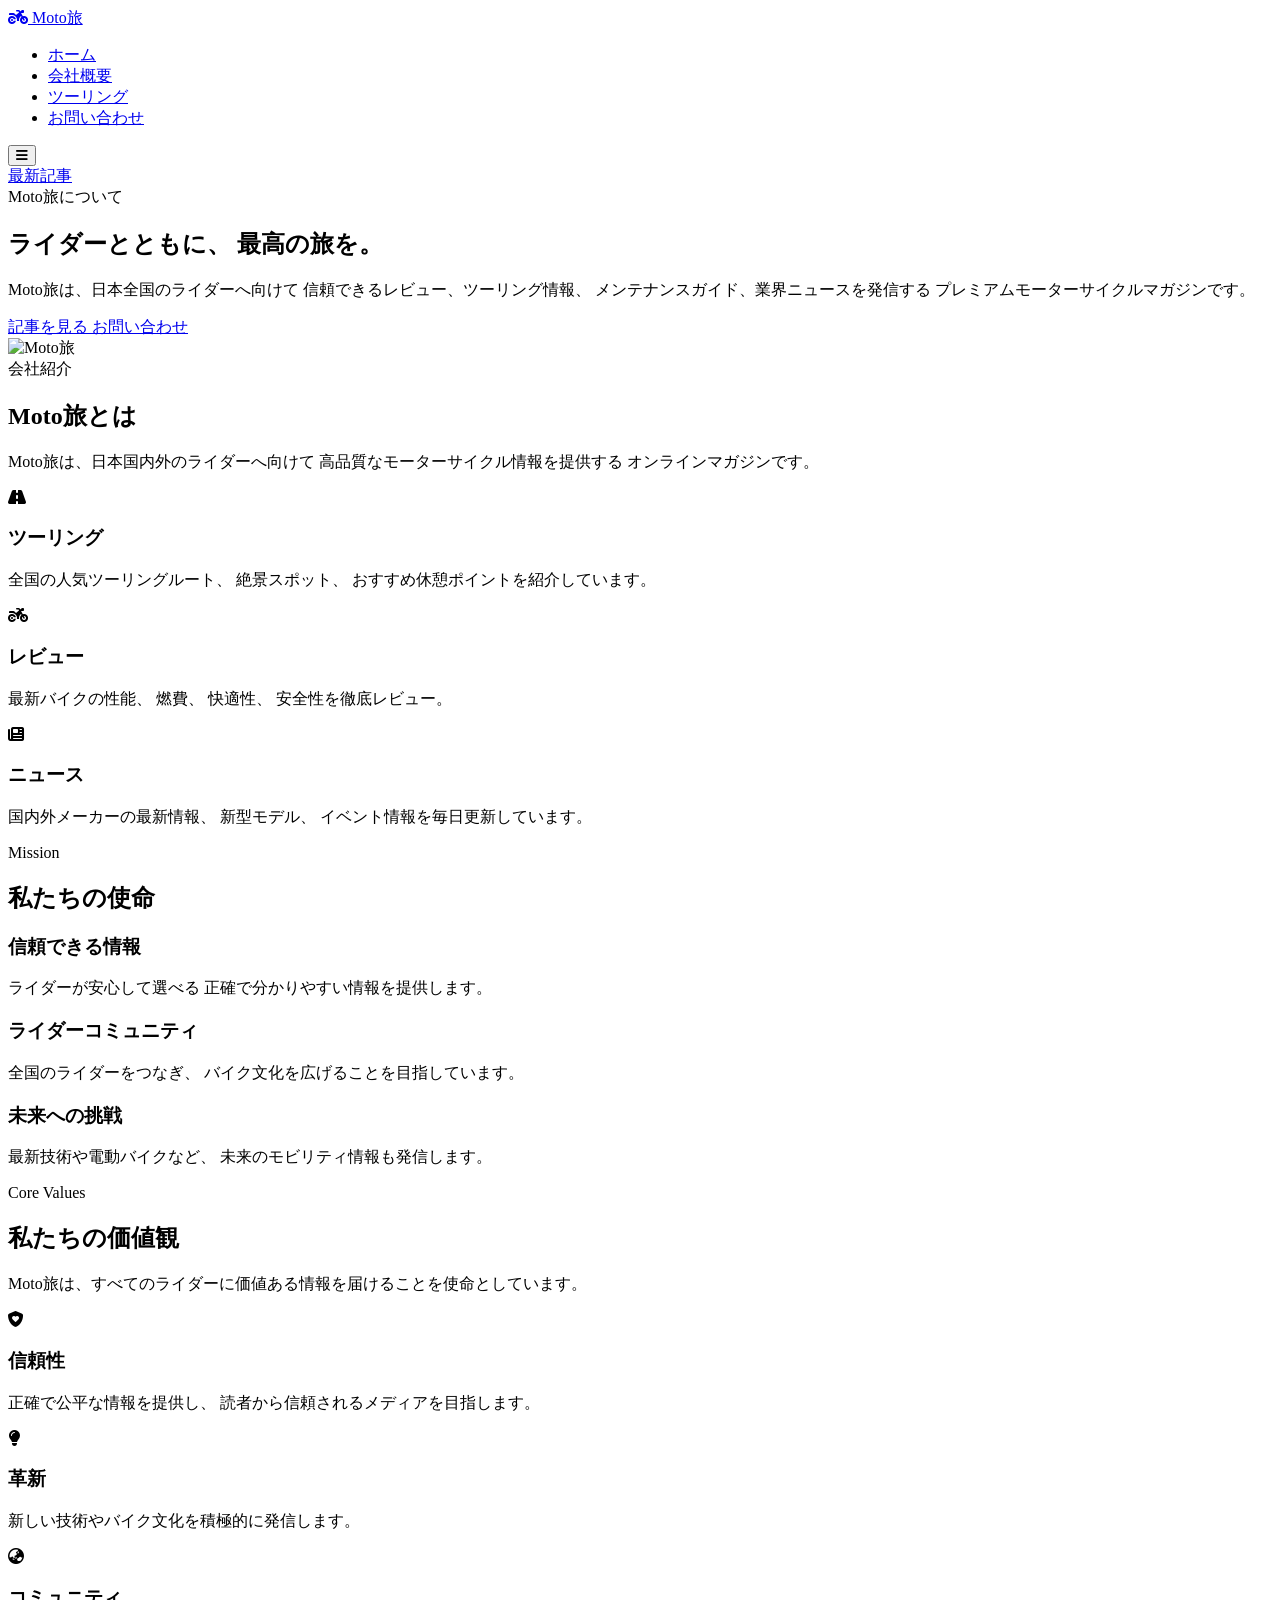
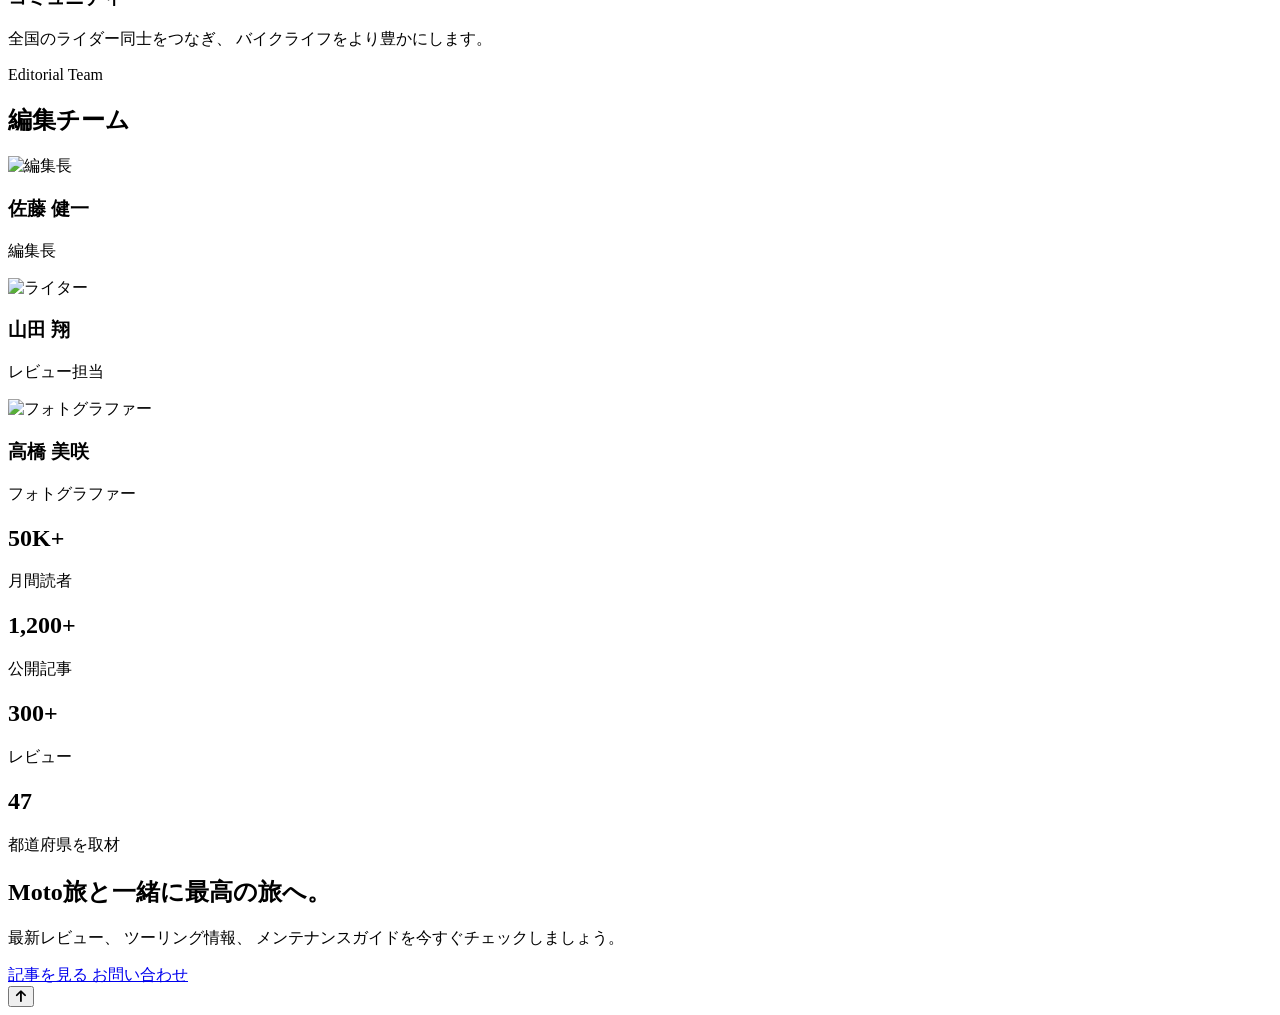
==== about.html @ 4d979c58 "Update about.html" ====
<!DOCTYPE html>
<html lang="ja">

<head>

<meta charset="UTF-8">
<meta name="viewport" content="width=device-width, initial-scale=1.0">

<title>会社概要 | Moto旅</title>

<meta name="description"
content="Moto旅について。日本全国のライダーへ向けて最新レビュー、ツーリング情報、ニュースを発信するプレミアムモーターサイクルマガジン。">

<meta name="keywords"
content="Moto旅,会社概要,バイク,日本,ツーリング,レビュー">

<meta name="author"
content="Moto旅">

<meta name="robots"
content="index, follow">

<meta name="theme-color"
content="#0d1117">

<meta property="og:type"
content="website">

<meta property="og:title"
content="会社概要 | Moto旅">

<meta property="og:description"
content="Moto旅について">

<meta property="og:image"
content="assets/images/hero.webp">

<link rel="icon"
href="assets/images/favicon.png">

<link rel="preconnect"
href="https://fonts.googleapis.com">

<link rel="preconnect"
href="https://fonts.gstatic.com"
crossorigin>

<link href="https://fonts.googleapis.com/css2?family=Noto+Sans+JP:wght@300;400;500;700;900&display=swap"
rel="stylesheet">

<link href="https://cdnjs.cloudflare.com/ajax/libs/font-awesome/6.7.2/css/all.min.css"
rel="stylesheet">

<link rel="stylesheet"
href="assets/css/style.css">

</head>

<body>

<!-- =========================================
HEADER
========================================== -->

<header class="header">

<div class="container">

<a href="index.html" class="logo">

<i class="fa-solid fa-motorcycle"></i>

<span>Moto旅</span>

</a>

<nav class="navbar">

            <ul class="nav-links">

                <li>
                    <a class="active" href="index.html">
                        ホーム
                    </a>
                </li>

                <li>
                    <a class="active" href="about.html">
                        会社概要
                    </a>
                </li>

                <li>
                    <a class="active" href="touring.html">
                        ツーリング
                    </a>
                </li>

                <li>
                    <a class="active" href="contact.html">
                        お問い合わせ
                    </a>
                </li>

            </ul>

        </nav>

<button class="menu-toggle" aria-label="Open Menu">

<i class="fa-solid fa-bars"></i>

</button>

<div class="header-buttons">

<a href="articles.html" class="btn btn-primary">

最新記事

</a>

</div>

</div>

</header>

<!-- =========================================
PAGE HERO
========================================== -->

<section class="hero">

<div class="container hero-grid">

<div class="hero-content">

<span class="hero-badge">

Moto旅について

</span>

<h1>

ライダーとともに、
最高の旅を。

</h1>

<p>

Moto旅は、日本全国のライダーへ向けて
信頼できるレビュー、ツーリング情報、
メンテナンスガイド、業界ニュースを発信する
プレミアムモーターサイクルマガジンです。

</p>

<div class="hero-buttons">

<a href="articles.html"
class="btn btn-primary">

記事を見る

</a>

<a href="contact.html"
class="btn btn-secondary">

お問い合わせ

</a>

</div>

</div>

<div class="hero-image">

<img
src="assets/images/hero.webp"
alt="Moto旅"
loading="eager">

</div>

</div>

</section>

<!-- =========================================
ABOUT COMPANY
========================================== -->

<section class="maintenance">

<div class="container">

<div class="section-header">

<span class="section-tag">

会社紹介

</span>

<h2>

Moto旅とは

</h2>

<p>

Moto旅は、日本国内外のライダーへ向けて
高品質なモーターサイクル情報を提供する
オンラインマガジンです。

</p>

</div>

<div class="tips-grid">

<div class="tip-card">

<i class="fa-solid fa-road"></i>

<h3>

ツーリング

</h3>

<p>

全国の人気ツーリングルート、
絶景スポット、
おすすめ休憩ポイントを紹介しています。

</p>

</div>

<div class="tip-card">

<i class="fa-solid fa-motorcycle"></i>

<h3>

レビュー

</h3>

<p>

最新バイクの性能、
燃費、
快適性、
安全性を徹底レビュー。

</p>

</div>

<div class="tip-card">

<i class="fa-solid fa-newspaper"></i>

<h3>

ニュース

</h3>

<p>

国内外メーカーの最新情報、
新型モデル、
イベント情報を毎日更新しています。

</p>

</div>

</div>

</div>

</section>

<!-- =========================================
MISSION & VISION
========================================== -->

<section class="featured-reviews">

<div class="container">

<div class="section-header">

<span class="section-tag">

Mission

</span>

<h2>

私たちの使命

</h2>

</div>

<div class="review-grid">

<article class="review-card">

<div class="review-content">

<h3>

信頼できる情報

</h3>

<p>

ライダーが安心して選べる
正確で分かりやすい情報を提供します。

</p>

</div>

</article>

<article class="review-card">

<div class="review-content">

<h3>

ライダーコミュニティ

</h3>

<p>

全国のライダーをつなぎ、
バイク文化を広げることを目指しています。

</p>

</div>

</article>

<article class="review-card">

<div class="review-content">

<h3>

未来への挑戦

</h3>

<p>

最新技術や電動バイクなど、
未来のモビリティ情報も発信します。

</p>

</div>

</article>

</div>

</div>

</section>

<!-- ========= END PART 1 ========= -->
<!-- =========================================
CORE VALUES
========================================== -->

<section class="testimonials">

    <div class="container">

        <div class="section-header">

            <span class="section-tag">Core Values</span>

            <h2>私たちの価値観</h2>

            <p>
                Moto旅は、すべてのライダーに価値ある情報を届けることを使命としています。
            </p>

        </div>

        <div class="testimonial-grid">

            <div class="testimonial-card">

                <i class="fa-solid fa-shield-heart"></i>

                <h3>信頼性</h3>

                <p>
                    正確で公平な情報を提供し、
                    読者から信頼されるメディアを目指します。
                </p>

            </div>

            <div class="testimonial-card">

                <i class="fa-solid fa-lightbulb"></i>

                <h3>革新</h3>

                <p>
                    新しい技術やバイク文化を積極的に発信します。
                </p>

            </div>

            <div class="testimonial-card">

                <i class="fa-solid fa-earth-asia"></i>

                <h3>コミュニティ</h3>

                <p>
                    全国のライダー同士をつなぎ、
                    バイクライフをより豊かにします。
                </p>

            </div>

        </div>

    </div>

</section>

<!-- =========================================
EDITORIAL TEAM
========================================== -->

<section class="featured">

    <div class="container">

        <div class="section-header">

            <span class="section-tag">Editorial Team</span>

            <h2>編集チーム</h2>

        </div>

        <div class="featured-grid">

            <article class="featured-card">

                <img src="assets/images/team1.webp" alt="編集長">

                <div class="featured-content">

                    <h3>佐藤 健一</h3>

                    <p>編集長</p>

                </div>

            </article>

            <article class="featured-card">

                <img src="assets/images/team2.webp" alt="ライター">

                <div class="featured-content">

                    <h3>山田 翔</h3>

                    <p>レビュー担当</p>

                </div>

            </article>

            <article class="featured-card">

                <img src="assets/images/team3.webp" alt="フォトグラファー">

                <div class="featured-content">

                    <h3>高橋 美咲</h3>

                    <p>フォトグラファー</p>

                </div>

            </article>

        </div>

    </div>

</section>

<!-- =========================================
COMPANY STATS
========================================== -->

<section class="statistics">

    <div class="container">

        <div class="stats-grid">

            <div class="stat-card">

                <h2>50K+</h2>

                <p>月間読者</p>

            </div>

            <div class="stat-card">

                <h2>1,200+</h2>

                <p>公開記事</p>

            </div>

            <div class="stat-card">

                <h2>300+</h2>

                <p>レビュー</p>

            </div>

            <div class="stat-card">

                <h2>47</h2>

                <p>都道府県を取材</p>

            </div>

        </div>

    </div>

</section>

<!-- =========================================
CALL TO ACTION
========================================== -->

<section class="cta">

    <div class="container">

        <h2>Moto旅と一緒に最高の旅へ。</h2>

        <p>

            最新レビュー、
            ツーリング情報、
            メンテナンスガイドを今すぐチェックしましょう。

        </p>

        <div class="cta-buttons">

            <a href="articles.html" class="btn btn-primary">

                記事を見る

            </a>

            <a href="contact.html" class="btn btn-secondary">

                お問い合わせ

            </a>

        </div>

    </div>

</section>

<!-- =========================================
FOOTER
※ Yahan apna index.html wala EXACT footer paste karo.
========================================== -->

<footer class="footer">

    <!-- Paste your existing Footer from index.html here -->

</footer>

<!-- Back To Top -->

<button class="back-to-top">

    <i class="fa-solid fa-arrow-up"></i>

</button>

<script src="assets/js/script.js"></script>

</body>

</html>
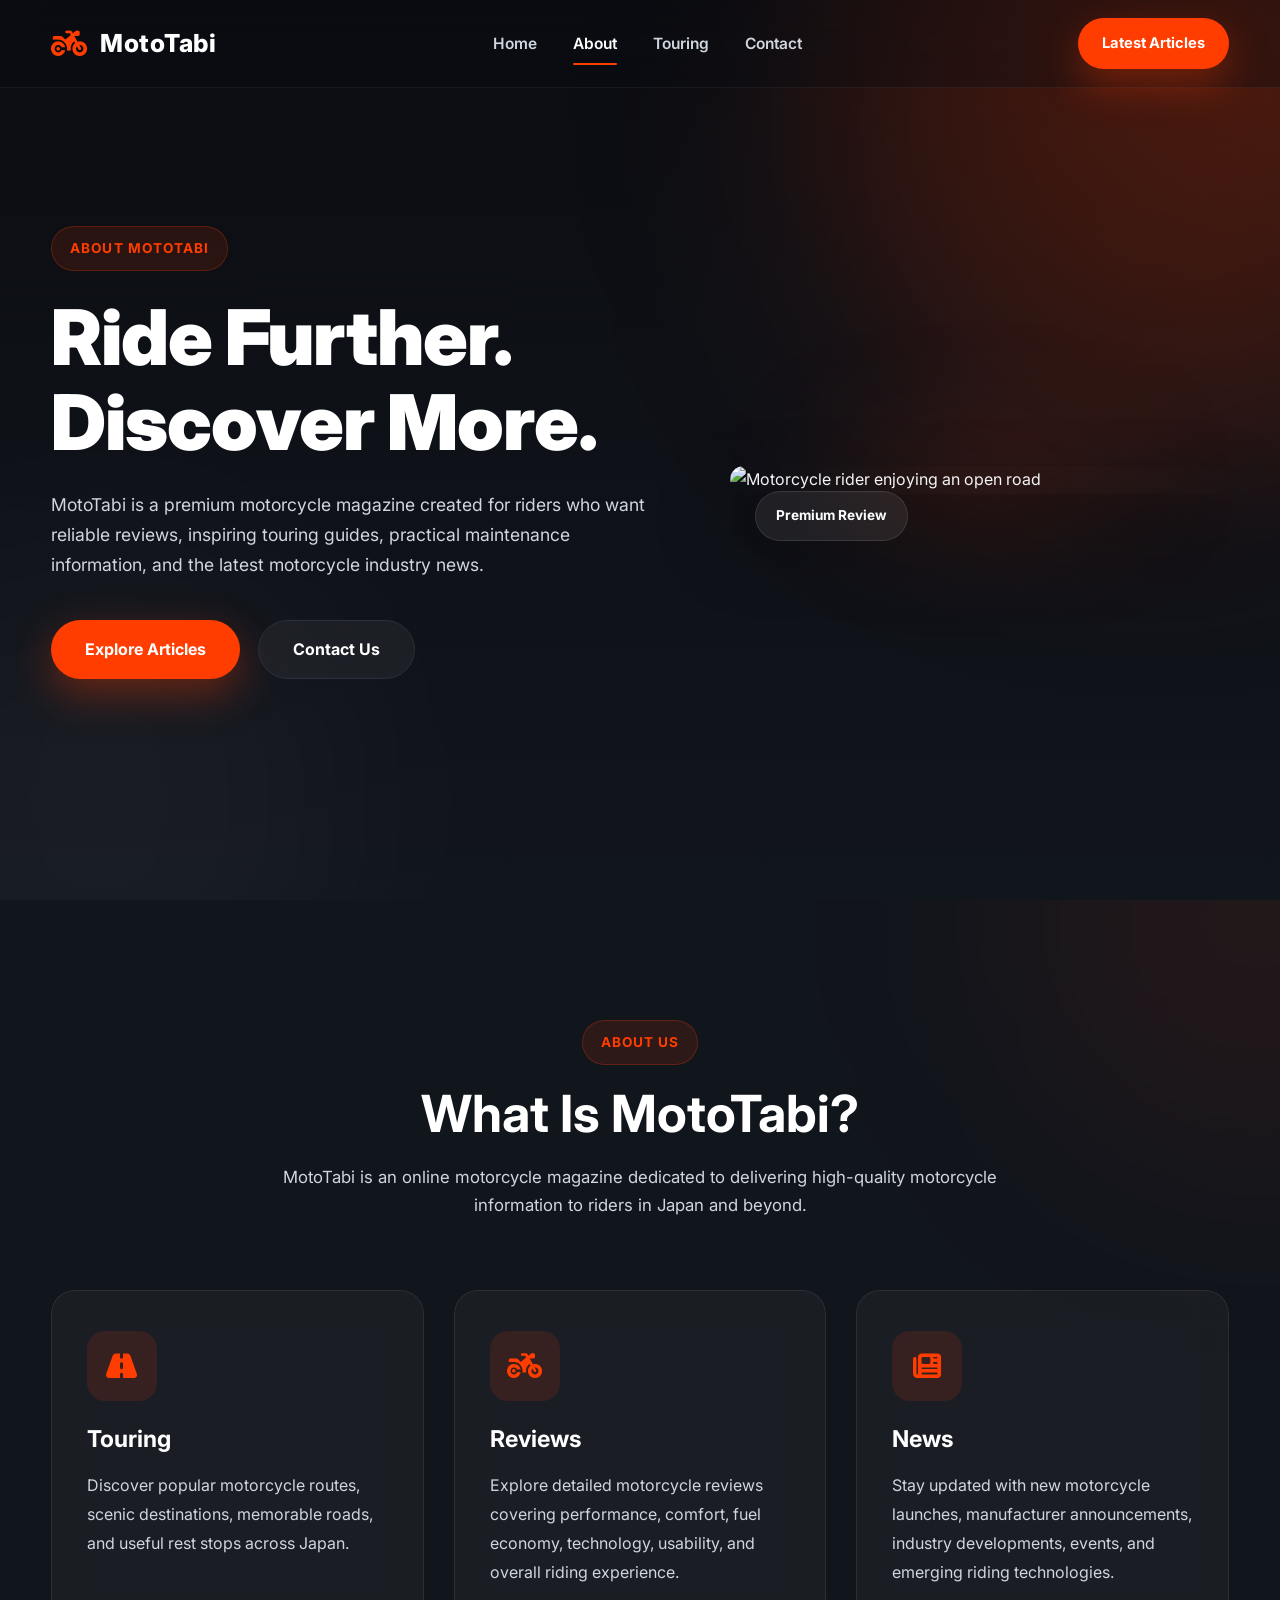
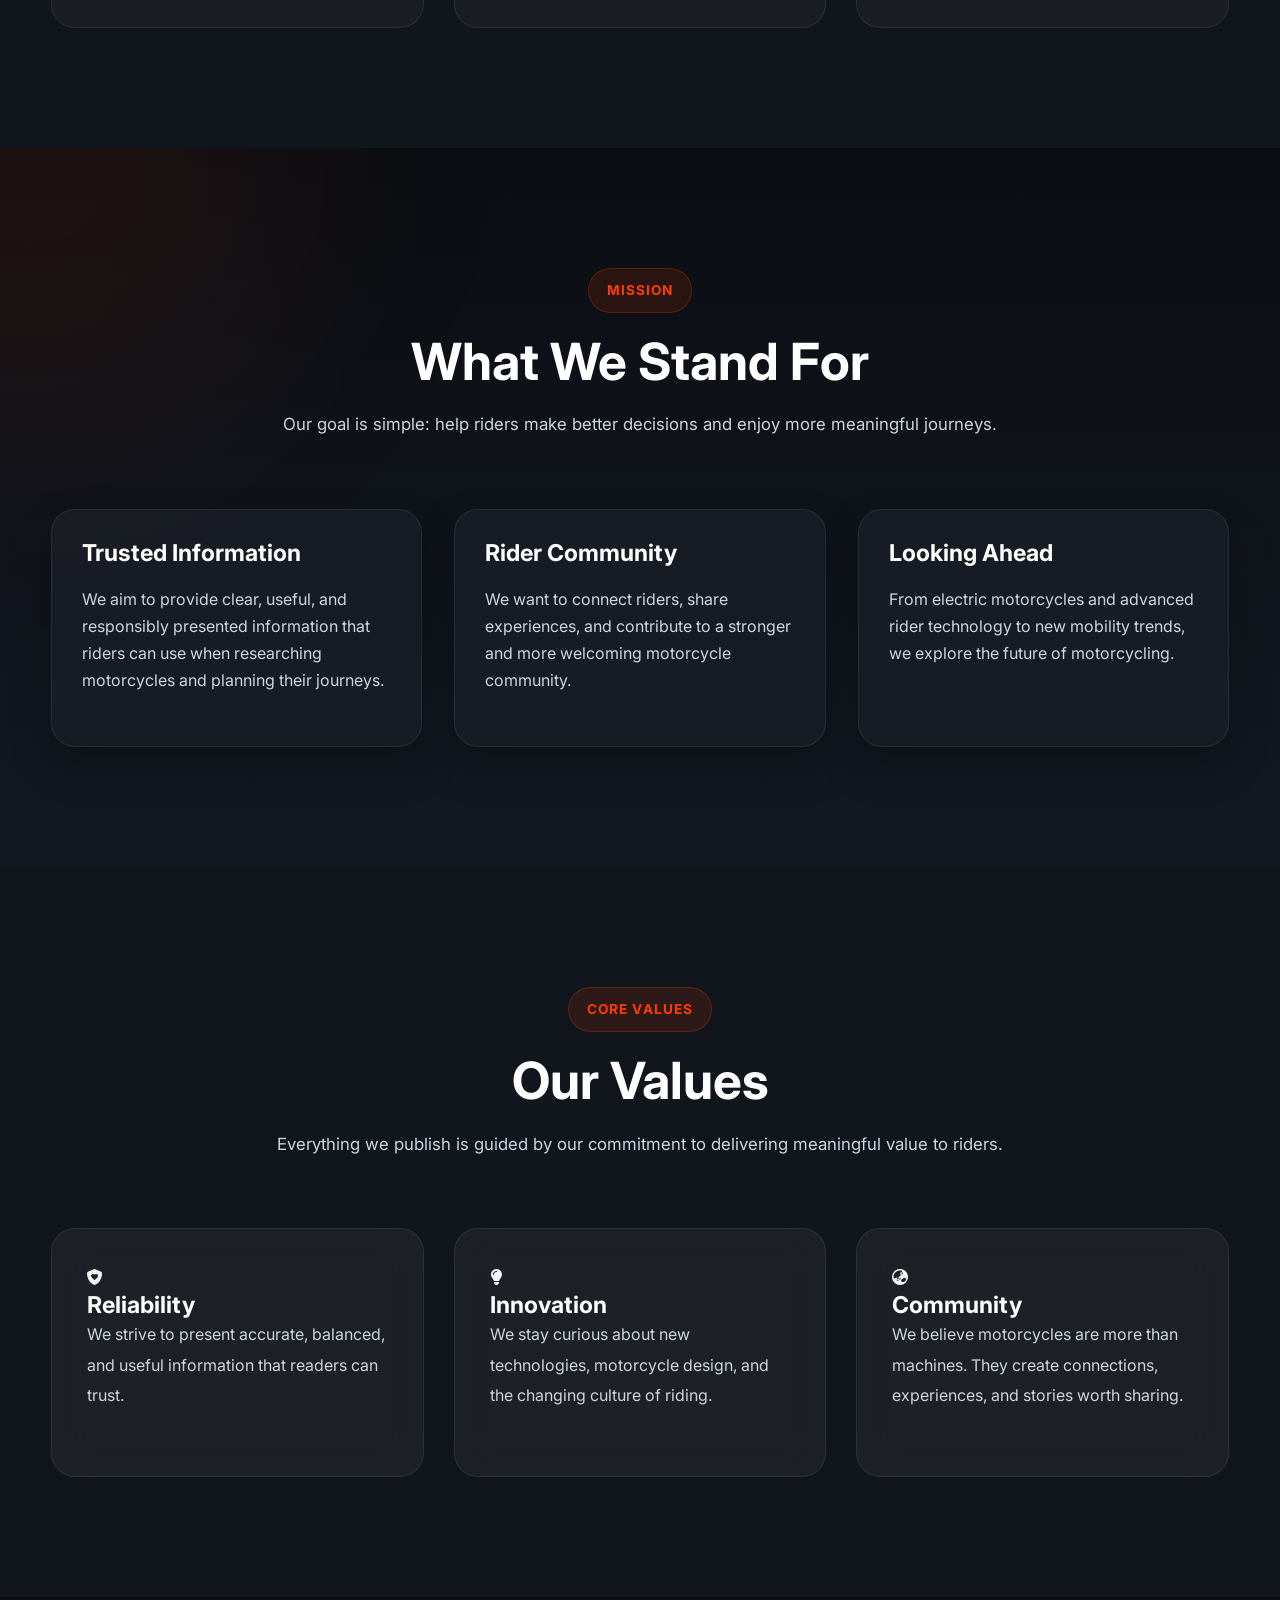
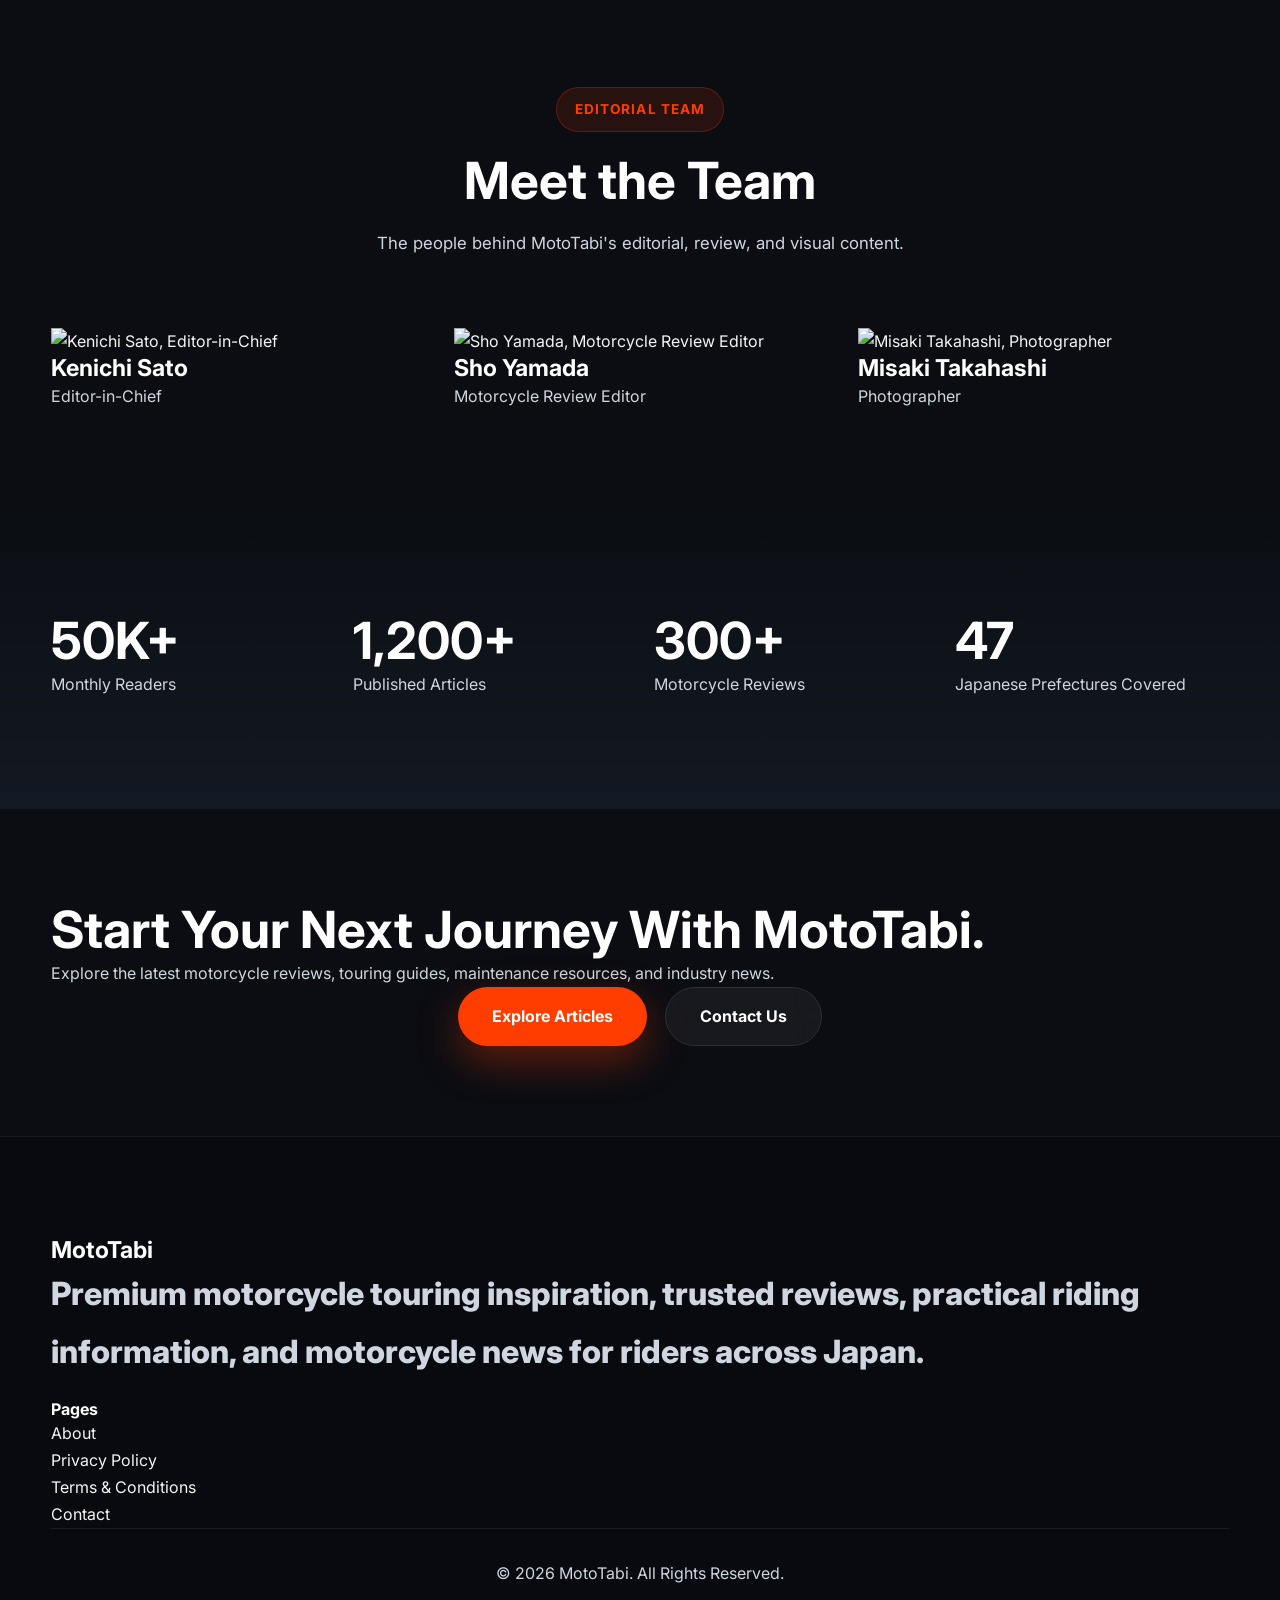
==== commit 56ccf266: "Update about.html" ====
--- a/about.html
+++ b/about.html
@@ -1,631 +1,1134 @@
 <!DOCTYPE html>
-<html lang="ja">
+<html lang="en">
 
 <head>
 
-<meta charset="UTF-8">
-<meta name="viewport" content="width=device-width, initial-scale=1.0">
-
-<title>会社概要 | Moto旅</title>
-
-<meta name="description"
-content="Moto旅について。日本全国のライダーへ向けて最新レビュー、ツーリング情報、ニュースを発信するプレミアムモーターサイクルマガジン。">
-
-<meta name="keywords"
-content="Moto旅,会社概要,バイク,日本,ツーリング,レビュー">
-
-<meta name="author"
-content="Moto旅">
-
-<meta name="robots"
-content="index, follow">
-
-<meta name="theme-color"
-content="#0d1117">
-
-<meta property="og:type"
-content="website">
-
-<meta property="og:title"
-content="会社概要 | Moto旅">
-
-<meta property="og:description"
-content="Moto旅について">
-
-<meta property="og:image"
-content="assets/images/hero.webp">
-
-<link rel="icon"
-href="assets/images/favicon.png">
-
-<link rel="preconnect"
-href="https://fonts.googleapis.com">
-
-<link rel="preconnect"
-href="https://fonts.gstatic.com"
-crossorigin>
-
-<link href="https://fonts.googleapis.com/css2?family=Noto+Sans+JP:wght@300;400;500;700;900&display=swap"
-rel="stylesheet">
-
-<link href="https://cdnjs.cloudflare.com/ajax/libs/font-awesome/6.7.2/css/all.min.css"
-rel="stylesheet">
-
-<link rel="stylesheet"
-href="assets/css/style.css">
+    <meta charset="UTF-8">
+    <meta name="viewport"
+        content="width=device-width, initial-scale=1.0">
+
+    <title>About Us | MotoTabi</title>
+
+    <meta name="description"
+        content="Learn about MotoTabi, a premium motorcycle magazine sharing trusted reviews, touring guides, maintenance information, and motorcycle industry news with riders across Japan.">
+
+    <meta name="keywords"
+        content="MotoTabi, about MotoTabi, motorcycle magazine, motorcycle reviews, touring, Japan motorcycles, motorcycle news">
+
+    <meta name="author"
+        content="MotoTabi">
+
+    <meta name="robots"
+        content="index, follow">
+
+    <meta name="theme-color"
+        content="#0d1117">
+
+    <meta name="color-scheme"
+        content="dark light">
+
+
+    <!-- Open Graph -->
+
+    <meta property="og:type"
+        content="website">
+
+    <meta property="og:title"
+        content="About Us | MotoTabi">
+
+    <meta property="og:description"
+        content="Discover the story, mission, values, and editorial team behind MotoTabi.">
+
+    <meta property="og:image"
+        content="assets/images/hero.webp">
+
+
+    <!-- Favicon -->
+
+    <link rel="icon"
+        href="assets/images/favicon.png">
+
+
+    <!-- Fonts -->
+
+    <link rel="preconnect"
+        href="https://fonts.googleapis.com">
+
+    <link rel="preconnect"
+        href="https://fonts.gstatic.com"
+        crossorigin>
+
+    <link
+        href="https://fonts.googleapis.com/css2?family=Inter:wght@400;500;600;700;800;900&display=swap"
+        rel="stylesheet">
+
+
+    <!-- Font Awesome -->
+
+    <link
+        href="https://cdnjs.cloudflare.com/ajax/libs/font-awesome/6.7.2/css/all.min.css"
+        rel="stylesheet">
+
+
+    <!-- Main CSS -->
+
+    <link rel="stylesheet"
+        href="assets/css/style.css">
 
 </head>
 
+
 <body>
+
 
 <!-- =========================================
 HEADER
-========================================== -->
+========================================= -->
 
 <header class="header">
 
-<div class="container">
-
-<a href="index.html" class="logo">
-
-<i class="fa-solid fa-motorcycle"></i>
-
-<span>Moto旅</span>
-
-</a>
-
-<nav class="navbar">
+    <div class="container">
+
+
+        <!-- LOGO -->
+
+        <a href="index.html"
+            class="logo"
+            aria-label="MotoTabi Home">
+
+            <i class="fa-solid fa-motorcycle"
+                aria-hidden="true"></i>
+
+            <span>
+
+                MotoTabi
+
+            </span>
+
+        </a>
+
+
+        <!-- NAVIGATION -->
+
+        <nav class="navbar"
+            id="primary-navigation"
+            aria-label="Primary navigation">
 
             <ul class="nav-links">
 
+
                 <li>
-                    <a class="active" href="index.html">
-                        ホーム
+
+                    <a href="index.html">
+
+                        Home
+
                     </a>
+
                 </li>
 
+
                 <li>
-                    <a class="active" href="about.html">
-                        会社概要
+
+                    <a
+                        class="active"
+                        href="about.html"
+                        aria-current="page">
+
+                        About
+
                     </a>
+
                 </li>
 
+
                 <li>
-                    <a class="active" href="touring.html">
-                        ツーリング
+
+                    <a href="touring.html">
+
+                        Touring
+
                     </a>
+
                 </li>
 
+
                 <li>
-                    <a class="active" href="contact.html">
-                        お問い合わせ
+
+                    <a href="contact.html">
+
+                        Contact
+
                     </a>
+
                 </li>
 
+
             </ul>
 
         </nav>
 
-<button class="menu-toggle" aria-label="Open Menu">
-
-<i class="fa-solid fa-bars"></i>
-
-</button>
-
-<div class="header-buttons">
-
-<a href="articles.html" class="btn btn-primary">
-
-最新記事
-
-</a>
-
-</div>
-
-</div>
+
+        <!-- MOBILE MENU -->
+
+        <button
+            class="menu-toggle"
+            type="button"
+            aria-label="Open navigation menu"
+            aria-expanded="false"
+            aria-controls="primary-navigation">
+
+            <i
+                class="fa-solid fa-bars"
+                aria-hidden="true">
+            </i>
+
+        </button>
+
+
+        <!-- HEADER CTA -->
+
+        <div class="header-buttons">
+
+            <a
+                href="articles.html"
+                class="btn btn-primary">
+
+                Latest Articles
+
+            </a>
+
+        </div>
+
+    </div>
 
 </header>
+
 
 <!-- =========================================
 PAGE HERO
-========================================== -->
-
-<section class="hero">
-
-<div class="container hero-grid">
-
-<div class="hero-content">
-
-<span class="hero-badge">
-
-Moto旅について
-
-</span>
-
-<h1>
-
-ライダーとともに、
-最高の旅を。
-
-</h1>
-
-<p>
-
-Moto旅は、日本全国のライダーへ向けて
-信頼できるレビュー、ツーリング情報、
-メンテナンスガイド、業界ニュースを発信する
-プレミアムモーターサイクルマガジンです。
-
-</p>
-
-<div class="hero-buttons">
-
-<a href="articles.html"
-class="btn btn-primary">
-
-記事を見る
-
-</a>
-
-<a href="contact.html"
-class="btn btn-secondary">
-
-お問い合わせ
-
-</a>
-
-</div>
-
-</div>
-
-<div class="hero-image">
-
-<img
-src="assets/images/hero.webp"
-alt="Moto旅"
-loading="eager">
-
-</div>
-
-</div>
+========================================= -->
+
+<section class="hero"
+    aria-labelledby="about-hero-title">
+
+    <div class="container hero-grid">
+
+
+        <div class="hero-content">
+
+
+            <span class="hero-badge">
+
+                About MotoTabi
+
+            </span>
+
+
+            <h1 id="about-hero-title">
+
+                Ride Further.
+                Discover More.
+
+            </h1>
+
+
+            <p>
+
+                MotoTabi is a premium motorcycle magazine
+                created for riders who want reliable reviews,
+                inspiring touring guides, practical maintenance
+                information, and the latest motorcycle industry news.
+
+            </p>
+
+
+            <div class="hero-buttons">
+
+
+                <a
+                    href="articles.html"
+                    class="btn btn-primary">
+
+                    Explore Articles
+
+                </a>
+
+
+                <a
+                    href="contact.html"
+                    class="btn btn-secondary">
+
+                    Contact Us
+
+                </a>
+
+
+            </div>
+
+        </div>
+
+
+        <div class="hero-image">
+
+            <img
+                src="assets/images/hero.webp"
+                alt="Motorcycle rider enjoying an open road"
+                loading="eager"
+                decoding="async">
+
+        </div>
+
+    </div>
 
 </section>
+
 
 <!-- =========================================
 ABOUT COMPANY
-========================================== -->
-
-<section class="maintenance">
-
-<div class="container">
-
-<div class="section-header">
-
-<span class="section-tag">
-
-会社紹介
-
-</span>
-
-<h2>
-
-Moto旅とは
-
-</h2>
-
-<p>
-
-Moto旅は、日本国内外のライダーへ向けて
-高品質なモーターサイクル情報を提供する
-オンラインマガジンです。
-
-</p>
-
-</div>
-
-<div class="tips-grid">
-
-<div class="tip-card">
-
-<i class="fa-solid fa-road"></i>
-
-<h3>
-
-ツーリング
-
-</h3>
-
-<p>
-
-全国の人気ツーリングルート、
-絶景スポット、
-おすすめ休憩ポイントを紹介しています。
-
-</p>
-
-</div>
-
-<div class="tip-card">
-
-<i class="fa-solid fa-motorcycle"></i>
-
-<h3>
-
-レビュー
-
-</h3>
-
-<p>
-
-最新バイクの性能、
-燃費、
-快適性、
-安全性を徹底レビュー。
-
-</p>
-
-</div>
-
-<div class="tip-card">
-
-<i class="fa-solid fa-newspaper"></i>
-
-<h3>
-
-ニュース
-
-</h3>
-
-<p>
-
-国内外メーカーの最新情報、
-新型モデル、
-イベント情報を毎日更新しています。
-
-</p>
-
-</div>
-
-</div>
-
-</div>
+========================================= -->
+
+<section
+    class="maintenance"
+    aria-labelledby="about-title">
+
+    <div class="container">
+
+
+        <div class="section-header">
+
+
+            <span class="section-tag">
+
+                About Us
+
+            </span>
+
+
+            <h2 id="about-title">
+
+                What Is MotoTabi?
+
+            </h2>
+
+
+            <p>
+
+                MotoTabi is an online motorcycle magazine
+                dedicated to delivering high-quality motorcycle
+                information to riders in Japan and beyond.
+
+            </p>
+
+        </div>
+
+
+        <div class="tips-grid">
+
+
+            <!-- TOURING -->
+
+            <article class="tip-card">
+
+
+                <i
+                    class="fa-solid fa-road"
+                    aria-hidden="true">
+                </i>
+
+
+                <h3>
+
+                    Touring
+
+                </h3>
+
+
+                <p>
+
+                    Discover popular motorcycle routes,
+                    scenic destinations, memorable roads,
+                    and useful rest stops across Japan.
+
+                </p>
+
+            </article>
+
+
+            <!-- REVIEWS -->
+
+            <article class="tip-card">
+
+
+                <i
+                    class="fa-solid fa-motorcycle"
+                    aria-hidden="true">
+                </i>
+
+
+                <h3>
+
+                    Reviews
+
+                </h3>
+
+
+                <p>
+
+                    Explore detailed motorcycle reviews
+                    covering performance, comfort, fuel economy,
+                    technology, usability, and overall riding experience.
+
+                </p>
+
+            </article>
+
+
+            <!-- NEWS -->
+
+            <article class="tip-card">
+
+
+                <i
+                    class="fa-solid fa-newspaper"
+                    aria-hidden="true">
+                </i>
+
+
+                <h3>
+
+                    News
+
+                </h3>
+
+
+                <p>
+
+                    Stay updated with new motorcycle launches,
+                    manufacturer announcements, industry developments,
+                    events, and emerging riding technologies.
+
+                </p>
+
+            </article>
+
+
+        </div>
+
+    </div>
 
 </section>
+
 
 <!-- =========================================
 MISSION & VISION
-========================================== -->
-
-<section class="featured-reviews">
-
-<div class="container">
-
-<div class="section-header">
-
-<span class="section-tag">
-
-Mission
-
-</span>
-
-<h2>
-
-私たちの使命
-
-</h2>
-
-</div>
-
-<div class="review-grid">
-
-<article class="review-card">
-
-<div class="review-content">
-
-<h3>
-
-信頼できる情報
-
-</h3>
-
-<p>
-
-ライダーが安心して選べる
-正確で分かりやすい情報を提供します。
-
-</p>
-
-</div>
-
-</article>
-
-<article class="review-card">
-
-<div class="review-content">
-
-<h3>
-
-ライダーコミュニティ
-
-</h3>
-
-<p>
-
-全国のライダーをつなぎ、
-バイク文化を広げることを目指しています。
-
-</p>
-
-</div>
-
-</article>
-
-<article class="review-card">
-
-<div class="review-content">
-
-<h3>
-
-未来への挑戦
-
-</h3>
-
-<p>
-
-最新技術や電動バイクなど、
-未来のモビリティ情報も発信します。
-
-</p>
-
-</div>
-
-</article>
-
-</div>
-
-</div>
+========================================= -->
+
+<section
+    class="featured-reviews"
+    aria-labelledby="mission-title">
+
+    <div class="container">
+
+
+        <div class="section-header">
+
+
+            <span class="section-tag">
+
+                Mission
+
+            </span>
+
+
+            <h2 id="mission-title">
+
+                What We Stand For
+
+            </h2>
+
+
+            <p>
+
+                Our goal is simple: help riders make better
+                decisions and enjoy more meaningful journeys.
+
+            </p>
+
+        </div>
+
+
+        <div class="review-grid">
+
+
+            <!-- TRUSTED INFORMATION -->
+
+            <article class="review-card">
+
+
+                <div class="review-content">
+
+
+                    <h3>
+
+                        Trusted Information
+
+                    </h3>
+
+
+                    <p>
+
+                        We aim to provide clear, useful,
+                        and responsibly presented information
+                        that riders can use when researching
+                        motorcycles and planning their journeys.
+
+                    </p>
+
+                </div>
+
+            </article>
+
+
+            <!-- RIDER COMMUNITY -->
+
+            <article class="review-card">
+
+
+                <div class="review-content">
+
+
+                    <h3>
+
+                        Rider Community
+
+                    </h3>
+
+
+                    <p>
+
+                        We want to connect riders, share experiences,
+                        and contribute to a stronger and more welcoming
+                        motorcycle community.
+
+                    </p>
+
+                </div>
+
+            </article>
+
+
+            <!-- FUTURE MOBILITY -->
+
+            <article class="review-card">
+
+
+                <div class="review-content">
+
+
+                    <h3>
+
+                        Looking Ahead
+
+                    </h3>
+
+
+                    <p>
+
+                        From electric motorcycles and advanced
+                        rider technology to new mobility trends,
+                        we explore the future of motorcycling.
+
+                    </p>
+
+                </div>
+
+            </article>
+
+
+        </div>
+
+    </div>
 
 </section>
 
-<!-- ========= END PART 1 ========= -->
+
 <!-- =========================================
 CORE VALUES
-========================================== -->
-
-<section class="testimonials">
+========================================= -->
+
+<section
+    class="testimonials"
+    aria-labelledby="values-title">
 
     <div class="container">
 
+
         <div class="section-header">
 
-            <span class="section-tag">Core Values</span>
-
-            <h2>私たちの価値観</h2>
+
+            <span class="section-tag">
+
+                Core Values
+
+            </span>
+
+
+            <h2 id="values-title">
+
+                Our Values
+
+            </h2>
+
 
             <p>
-                Moto旅は、すべてのライダーに価値ある情報を届けることを使命としています。
+
+                Everything we publish is guided by our commitment
+                to delivering meaningful value to riders.
+
             </p>
 
         </div>
 
+
         <div class="testimonial-grid">
 
-            <div class="testimonial-card">
-
-                <i class="fa-solid fa-shield-heart"></i>
-
-                <h3>信頼性</h3>
+
+            <!-- RELIABILITY -->
+
+            <article class="testimonial-card">
+
+
+                <i
+                    class="fa-solid fa-shield-heart"
+                    aria-hidden="true">
+                </i>
+
+
+                <h3>
+
+                    Reliability
+
+                </h3>
+
 
                 <p>
-                    正確で公平な情報を提供し、
-                    読者から信頼されるメディアを目指します。
+
+                    We strive to present accurate, balanced,
+                    and useful information that readers can trust.
+
                 </p>
 
-            </div>
-
-            <div class="testimonial-card">
-
-                <i class="fa-solid fa-lightbulb"></i>
-
-                <h3>革新</h3>
+            </article>
+
+
+            <!-- INNOVATION -->
+
+            <article class="testimonial-card">
+
+
+                <i
+                    class="fa-solid fa-lightbulb"
+                    aria-hidden="true">
+                </i>
+
+
+                <h3>
+
+                    Innovation
+
+                </h3>
+
 
                 <p>
-                    新しい技術やバイク文化を積極的に発信します。
+
+                    We stay curious about new technologies,
+                    motorcycle design, and the changing culture
+                    of riding.
+
                 </p>
 
-            </div>
-
-            <div class="testimonial-card">
-
-                <i class="fa-solid fa-earth-asia"></i>
-
-                <h3>コミュニティ</h3>
+            </article>
+
+
+            <!-- COMMUNITY -->
+
+            <article class="testimonial-card">
+
+
+                <i
+                    class="fa-solid fa-earth-asia"
+                    aria-hidden="true">
+                </i>
+
+
+                <h3>
+
+                    Community
+
+                </h3>
+
 
                 <p>
-                    全国のライダー同士をつなぎ、
-                    バイクライフをより豊かにします。
+
+                    We believe motorcycles are more than machines.
+                    They create connections, experiences,
+                    and stories worth sharing.
+
                 </p>
 
-            </div>
+            </article>
+
 
         </div>
 
     </div>
 
 </section>
+
 
 <!-- =========================================
 EDITORIAL TEAM
-========================================== -->
-
-<section class="featured">
+========================================= -->
+
+<section
+    class="featured"
+    aria-labelledby="team-title">
 
     <div class="container">
 
+
         <div class="section-header">
 
-            <span class="section-tag">Editorial Team</span>
-
-            <h2>編集チーム</h2>
-
-        </div>
+
+            <span class="section-tag">
+
+                Editorial Team
+
+            </span>
+
+
+            <h2 id="team-title">
+
+                Meet the Team
+
+            </h2>
+
+
+            <p>
+
+                The people behind MotoTabi's editorial,
+                review, and visual content.
+
+            </p>
+
+        </div>
+
 
         <div class="featured-grid">
 
+
+            <!-- TEAM MEMBER 01 -->
+
             <article class="featured-card">
 
-                <img src="assets/images/team1.webp" alt="編集長">
+
+                <img
+                    src="assets/images/team1.webp"
+                    alt="Kenichi Sato, Editor-in-Chief"
+                    loading="lazy"
+                    decoding="async">
+
 
                 <div class="featured-content">
 
-                    <h3>佐藤 健一</h3>
-
-                    <p>編集長</p>
+
+                    <h3>
+
+                        Kenichi Sato
+
+                    </h3>
+
+
+                    <p>
+
+                        Editor-in-Chief
+
+                    </p>
 
                 </div>
 
             </article>
 
+
+            <!-- TEAM MEMBER 02 -->
+
             <article class="featured-card">
 
-                <img src="assets/images/team2.webp" alt="ライター">
+
+                <img
+                    src="assets/images/team2.webp"
+                    alt="Sho Yamada, Motorcycle Review Editor"
+                    loading="lazy"
+                    decoding="async">
+
 
                 <div class="featured-content">
 
-                    <h3>山田 翔</h3>
-
-                    <p>レビュー担当</p>
+
+                    <h3>
+
+                        Sho Yamada
+
+                    </h3>
+
+
+                    <p>
+
+                        Motorcycle Review Editor
+
+                    </p>
 
                 </div>
 
             </article>
 
+
+            <!-- TEAM MEMBER 03 -->
+
             <article class="featured-card">
 
-                <img src="assets/images/team3.webp" alt="フォトグラファー">
+
+                <img
+                    src="assets/images/team3.webp"
+                    alt="Misaki Takahashi, Photographer"
+                    loading="lazy"
+                    decoding="async">
+
 
                 <div class="featured-content">
 
-                    <h3>高橋 美咲</h3>
-
-                    <p>フォトグラファー</p>
+
+                    <h3>
+
+                        Misaki Takahashi
+
+                    </h3>
+
+
+                    <p>
+
+                        Photographer
+
+                    </p>
 
                 </div>
 
             </article>
 
+
         </div>
 
     </div>
 
 </section>
+
 
 <!-- =========================================
 COMPANY STATS
-========================================== -->
-
-<section class="statistics">
+========================================= -->
+
+<section
+    class="statistics"
+    aria-label="MotoTabi statistics">
 
     <div class="container">
 
+
         <div class="stats-grid">
 
+
             <div class="stat-card">
 
-                <h2>50K+</h2>
-
-                <p>月間読者</p>
+
+                <h2>
+
+                    50K+
+
+                </h2>
+
+
+                <p>
+
+                    Monthly Readers
+
+                </p>
 
             </div>
 
+
             <div class="stat-card">
 
-                <h2>1,200+</h2>
-
-                <p>公開記事</p>
+
+                <h2>
+
+                    1,200+
+
+                </h2>
+
+
+                <p>
+
+                    Published Articles
+
+                </p>
 
             </div>
 
+
             <div class="stat-card">
 
-                <h2>300+</h2>
-
-                <p>レビュー</p>
+
+                <h2>
+
+                    300+
+
+                </h2>
+
+
+                <p>
+
+                    Motorcycle Reviews
+
+                </p>
 
             </div>
 
+
             <div class="stat-card">
 
-                <h2>47</h2>
-
-                <p>都道府県を取材</p>
+
+                <h2>
+
+                    47
+
+                </h2>
+
+
+                <p>
+
+                    Japanese Prefectures Covered
+
+                </p>
 
             </div>
 
+
         </div>
 
     </div>
 
 </section>
+
 
 <!-- =========================================
 CALL TO ACTION
-========================================== -->
-
-<section class="cta">
+========================================= -->
+
+<section
+    class="cta"
+    aria-labelledby="cta-title">
 
     <div class="container">
 
-        <h2>Moto旅と一緒に最高の旅へ。</h2>
+
+        <h2 id="cta-title">
+
+            Start Your Next Journey With MotoTabi.
+
+        </h2>
+
 
         <p>
 
-            最新レビュー、
-            ツーリング情報、
-            メンテナンスガイドを今すぐチェックしましょう。
+            Explore the latest motorcycle reviews,
+            touring guides, maintenance resources,
+            and industry news.
 
         </p>
 
+
         <div class="cta-buttons">
 
-            <a href="articles.html" class="btn btn-primary">
-
-                記事を見る
+
+            <a
+                href="articles.html"
+                class="btn btn-primary">
+
+                Explore Articles
 
             </a>
 
-            <a href="contact.html" class="btn btn-secondary">
-
-                お問い合わせ
+
+            <a
+                href="contact.html"
+                class="btn btn-secondary">
+
+                Contact Us
 
             </a>
 
+
         </div>
 
     </div>
 
 </section>
+
 
 <!-- =========================================
 FOOTER
-※ Yahan apna index.html wala EXACT footer paste karo.
-========================================== -->
+========================================= -->
 
 <footer class="footer">
 
-    <!-- Paste your existing Footer from index.html here -->
+    <div class="container">
+
+
+        <div class="footer-top">
+
+
+            <div class="footer-logo">
+
+
+                <h3>
+
+                    MotoTabi
+
+                </h3>
+
+
+                <p>
+
+                    Premium motorcycle touring inspiration,
+                    trusted reviews, practical riding information,
+                    and motorcycle news for riders across Japan.
+
+                </p>
+
+            </div>
+
+
+            <div class="footer-links">
+
+
+                <h4>
+
+                    Pages
+
+                </h4>
+
+
+                <ul>
+
+
+                    <li>
+
+                        <a href="about.html"
+                            aria-current="page">
+
+                            About
+
+                        </a>
+
+                    </li>
+
+
+                    <li>
+
+                        <a href="privacy.html">
+
+                            Privacy Policy
+
+                        </a>
+
+                    </li>
+
+
+                    <li>
+
+                        <a href="terms.html">
+
+                            Terms & Conditions
+
+                        </a>
+
+                    </li>
+
+
+                    <li>
+
+                        <a href="contact.html">
+
+                            Contact
+
+                        </a>
+
+                    </li>
+
+
+                </ul>
+
+            </div>
+
+
+        </div>
+
+
+        <div class="footer-bottom">
+
+
+            <p>
+
+                © <span class="current-year"></span>
+                MotoTabi. All Rights Reserved.
+
+            </p>
+
+
+        </div>
+
+    </div>
 
 </footer>
 
-<!-- Back To Top -->
-
-<button class="back-to-top">
-
-    <i class="fa-solid fa-arrow-up"></i>
+
+<!-- =========================================
+BACK TO TOP
+========================================= -->
+
+<button
+    class="back-to-top"
+    type="button"
+    aria-label="Back to top">
+
+    <i
+        class="fa-solid fa-arrow-up"
+        aria-hidden="true">
+    </i>
 
 </button>
 
-<script src="assets/js/script.js"></script>
+
+<!-- =========================================
+JAVASCRIPT
+========================================= -->
+
+<script
+    src="assets/js/script.js"
+    defer>
+</script>
+
 
 </body>
 
--- a/assets/css/style.css
+++ b/assets/css/style.css
@@ -0,0 +1,3363 @@
+/* =====================================================
+   Motover - Premium Motorcycle Magazine
+   Style.css Part 1A
+   Reset • Variables • Global • Buttons • Utilities
+====================================================== */
+
+/* ===========================
+   GOOGLE FONT
+=========================== */
+@import url("https://fonts.googleapis.com/css2?family=Inter:wght@400;500;600;700;800;900&display=swap");
+
+/* ===========================
+   RESET
+=========================== */
+
+*,
+*::before,
+*::after{
+    margin:0;
+    padding:0;
+    box-sizing:border-box;
+}
+
+html{
+    scroll-behavior:smooth;
+    font-size:16px;
+}
+
+body{
+    font-family:"Inter",system-ui,-apple-system,BlinkMacSystemFont,"Segoe UI",sans-serif;
+    background:#0b0d12;
+    color:#f5f5f5;
+    line-height:1.7;
+    overflow-x:hidden;
+    -webkit-font-smoothing:antialiased;
+}
+
+img{
+    display:block;
+    max-width:100%;
+    height:auto;
+}
+
+a{
+    text-decoration:none;
+    color:inherit;
+    transition:.35s ease;
+}
+
+ul{
+    list-style:none;
+}
+
+button,
+input{
+    font:inherit;
+    outline:none;
+    border:none;
+}
+
+section{
+    padding:90px 0;
+}
+
+/* ===========================
+   ROOT VARIABLES
+=========================== */
+
+:root{
+
+    --primary:#ff3d00;
+    --primary-light:#ff6333;
+
+    --secondary:#ffffff;
+
+    --dark:#0b0d12;
+    --dark-2:#11151c;
+    --dark-3:#171c24;
+
+    --card:#171c24;
+    --border:#2a303d;
+
+    --text:#ffffff;
+    --text-light:#cfd6df;
+    --muted:#8d95a3;
+
+    --success:#18c964;
+    --warning:#ffb300;
+
+    --shadow:
+        0 20px 50px rgba(0,0,0,.45);
+
+    --glass:
+        rgba(255,255,255,.05);
+
+    --radius-sm:10px;
+    --radius:18px;
+    --radius-lg:28px;
+
+    --container:1280px;
+
+    --content-width:760px;
+    --header-height:82px;
+    --focus-ring:0 0 0 3px rgba(255,61,0,.28);
+    --transition:.35s ease;
+
+}
+
+
+/* ===========================
+   GLOBAL ACCESSIBILITY
+=========================== */
+
+:where(a, button, input):focus-visible{
+    outline:2px solid var(--primary);
+    outline-offset:4px;
+    box-shadow:var(--focus-ring);
+}
+
+button{
+    -webkit-tap-highlight-color:transparent;
+}
+
+@media (prefers-reduced-motion:reduce){
+    html{
+        scroll-behavior:auto;
+    }
+
+    *,
+    *::before,
+    *::after{
+        animation-duration:.01ms !important;
+        animation-iteration-count:1 !important;
+        transition-duration:.01ms !important;
+        scroll-behavior:auto !important;
+    }
+}
+
+/* ===========================
+   SCROLLBAR
+=========================== */
+
+::-webkit-scrollbar{
+    width:10px;
+}
+
+::-webkit-scrollbar-track{
+    background:#111;
+}
+
+::-webkit-scrollbar-thumb{
+    background:var(--primary);
+    border-radius:100px;
+}
+
+::-webkit-scrollbar-thumb:hover{
+    background:var(--primary-light);
+}
+
+/* ===========================
+   SELECTION
+=========================== */
+
+::selection{
+    background:var(--primary);
+    color:#fff;
+}
+
+
+/* ===========================
+   CONTENT UTILITIES
+=========================== */
+
+.content-width{
+    width:min(100%,var(--content-width));
+    margin-inline:auto;
+}
+
+/* ===========================
+   CONTAINER
+=========================== */
+
+.container{
+    width:min(92%,var(--container));
+    margin-inline:auto;
+}
+
+/* ===========================
+   TYPOGRAPHY
+=========================== */
+
+h1,
+h2,
+h3,
+h4,
+h5{
+    color:#fff;
+    line-height:1.2;
+    font-weight:700;
+}
+
+h1{
+    font-size:clamp(2.8rem,6vw,5.4rem);
+}
+
+h2{
+    font-size:clamp(2rem,4vw,3.2rem);
+}
+
+h3{
+    font-size:1.45rem;
+}
+
+p{
+    color:var(--text-light);
+}
+
+.section-header{
+    max-width:760px;
+    margin:0 auto 70px;
+    text-align:center;
+}
+
+.section-header h2{
+    margin:18px 0;
+}
+
+.section-header p{
+    font-size:1.05rem;
+}
+
+/* ===========================
+   BADGES
+=========================== */
+
+.section-tag,
+.hero-badge{
+
+    display:inline-flex;
+    align-items:center;
+    gap:8px;
+
+    padding:10px 18px;
+
+    border-radius:100px;
+
+    background:rgba(255,61,0,.12);
+
+    color:var(--primary);
+
+    border:1px solid rgba(255,61,0,.25);
+
+    font-size:.85rem;
+
+    font-weight:700;
+
+    letter-spacing:.08em;
+
+    text-transform:uppercase;
+
+}
+
+/* ===========================
+   BUTTONS
+=========================== */
+
+.btn-primary,
+.btn-secondary{
+
+    display:inline-flex;
+
+    align-items:center;
+
+    justify-content:center;
+
+    gap:10px;
+
+    padding:15px 34px;
+
+    border-radius:999px;
+
+    font-weight:700;
+
+    transition:var(--transition);
+
+    cursor:pointer;
+
+}
+
+.btn-primary{
+
+    background:var(--primary);
+
+    color:#fff;
+
+    box-shadow:0 15px 40px rgba(255,61,0,.35);
+
+}
+
+.btn-primary:hover{
+
+    transform:translateY(-4px);
+
+    background:var(--primary-light);
+
+}
+
+.btn-secondary{
+
+    border:1px solid var(--border);
+
+    background:rgba(255,255,255,.05);
+
+    color:#fff;
+
+    backdrop-filter:blur(16px);
+
+}
+
+.btn-secondary:hover{
+
+    background:rgba(255,255,255,.12);
+
+    transform:translateY(-4px);
+
+}
+
+/* ===========================
+   GLASS CARD
+=========================== */
+
+.glass{
+
+    background:rgba(255,255,255,.05);
+
+    border:1px solid rgba(255,255,255,.08);
+
+    backdrop-filter:blur(18px);
+
+    border-radius:var(--radius);
+
+}
+
+/* ===========================
+   UTILITIES
+=========================== */
+
+.text-center{
+    text-align:center;
+}
+
+.mt-1{margin-top:1rem;}
+.mt-2{margin-top:2rem;}
+.mt-3{margin-top:3rem;}
+.mt-4{margin-top:4rem;}
+
+.mb-1{margin-bottom:1rem;}
+.mb-2{margin-bottom:2rem;}
+.mb-3{margin-bottom:3rem;}
+.mb-4{margin-bottom:4rem;}
+
+.grid{
+    display:grid;
+    gap:30px;
+}
+
+.flex{
+    display:flex;
+    align-items:center;
+}
+
+.hidden{
+    display:none;
+}
+
+/* ===========================
+   BACK TO TOP DEFAULT
+=========================== */
+
+#backToTop{
+
+    position:fixed;
+
+    right:25px;
+
+    bottom:25px;
+
+    width:52px;
+
+    height:52px;
+
+    border-radius:50%;
+
+    border:none;
+
+    background:var(--primary);
+
+    color:#fff;
+
+    display:flex;
+
+    align-items:center;
+
+    justify-content:center;
+
+    cursor:pointer;
+
+    opacity:0;
+
+    visibility:hidden;
+
+    transition:.3s ease;
+
+    z-index:999;
+
+    box-shadow:0 10px 30px rgba(255,61,0,.35);
+
+}
+
+#backToTop.show{
+
+    opacity:1;
+
+    visibility:visible;
+
+}
+
+#backToTop:hover{
+
+    transform:translateY(-5px);
+
+}
+/* =====================================================
+   Motover - Premium Motorcycle Magazine
+   Style.css Part 1B
+   Header • Navbar • Logo • Navigation
+====================================================== */
+
+/* ===========================
+   HEADER
+=========================== */
+
+.header{
+    position:fixed;
+    top:0;
+    left:0;
+    width:100%;
+    z-index:1000;
+    transition:all .35s ease;
+    min-height:var(--header-height);
+    padding:18px 0;
+    background:rgba(11,13,18,.35);
+    backdrop-filter:blur(18px);
+    -webkit-backdrop-filter:blur(18px);
+    border-bottom:1px solid rgba(255,255,255,.05);
+}
+
+.header.scrolled{
+    padding:12px 0;
+    background:rgba(11,13,18,.95);
+    box-shadow:0 15px 40px rgba(0,0,0,.35);
+}
+
+/* ===========================
+   HEADER CONTAINER
+=========================== */
+
+.header .container{
+    display:flex;
+    align-items:center;
+    justify-content:space-between;
+    gap:40px;
+}
+
+/* ===========================
+   LOGO
+=========================== */
+
+.logo{
+    display:flex;
+    align-items:center;
+    gap:12px;
+    font-size:1.55rem;
+    font-weight:800;
+    color:#fff;
+    letter-spacing:.03em;
+}
+
+.logo i{
+    color:var(--primary);
+    font-size:1.8rem;
+    transition:.35s ease;
+}
+
+.logo:hover i{
+    transform:rotate(-8deg) scale(1.15);
+}
+
+.logo span{
+    color:#fff;
+}
+
+/* ===========================
+   NAVBAR
+=========================== */
+
+.navbar{
+    flex:1;
+    display:flex;
+    justify-content:center;
+}
+
+.navbar ul{
+    display:flex;
+    align-items:center;
+    gap:36px;
+}
+
+.navbar li{
+    position:relative;
+}
+
+/* ===========================
+   NAV LINKS
+=========================== */
+
+.navbar a{
+
+    position:relative;
+
+    color:var(--text-light);
+
+    font-size:.97rem;
+
+    font-weight:600;
+
+    transition:all .3s ease;
+
+    padding:6px 0;
+
+}
+
+.navbar a:hover,
+.navbar a.active{
+
+    color:#fff;
+
+}
+
+/* underline animation */
+
+.navbar a::after{
+
+    content:"";
+
+    position:absolute;
+
+    left:0;
+
+    bottom:-6px;
+
+    width:0;
+
+    height:2px;
+
+    background:var(--primary);
+
+    transition:.35s ease;
+
+    border-radius:20px;
+
+}
+
+.navbar a:hover::after,
+.navbar a.active::after{
+
+    width:100%;
+
+}
+
+/* ===========================
+   HEADER BUTTONS
+=========================== */
+
+.header-buttons{
+
+    display:flex;
+
+    align-items:center;
+
+    gap:16px;
+
+}
+
+/* smaller button inside header */
+
+.header .btn-primary{
+
+    padding:13px 24px;
+
+    font-size:.92rem;
+
+}
+
+/* ===========================
+   HOVER GLOW
+=========================== */
+
+.header .btn-primary:hover{
+
+    box-shadow:
+        0 12px 35px rgba(255,61,0,.45);
+
+}
+
+/* ===========================
+   MOBILE MENU BUTTON
+=========================== */
+
+.menu-toggle{
+
+    display:none;
+
+    width:48px;
+
+    height:48px;
+
+    border-radius:12px;
+
+    background:rgba(255,255,255,.05);
+
+    border:1px solid rgba(255,255,255,.08);
+
+    color:#fff;
+
+    cursor:pointer;
+
+    align-items:center;
+
+    justify-content:center;
+
+    transition:.3s ease;
+
+}
+
+.menu-toggle:hover{
+
+    background:rgba(255,255,255,.12);
+
+}
+
+/* ===========================
+   MOBILE NAVIGATION
+=========================== */
+
+@media (max-width:992px){
+
+    .navbar{
+
+        position:absolute;
+
+        top:100%;
+
+        left:0;
+
+        width:100%;
+
+        background:#11151c;
+
+        border-top:1px solid rgba(255,255,255,.06);
+
+        padding:20px;
+
+        display:none;
+
+    }
+
+    .navbar.active{
+
+        display:block;
+
+        animation:fadeIn .35s ease;
+
+    }
+
+    .navbar ul{
+
+        flex-direction:column;
+
+        align-items:flex-start;
+
+        gap:20px;
+
+    }
+
+    .menu-toggle{
+
+        display:flex;
+
+    }
+
+    .header-buttons{
+
+        display:none;
+
+    }
+
+}
+
+/* ===========================
+   SMALL DEVICES
+=========================== */
+
+@media (max-width:768px){
+
+    .header{
+
+        padding:14px 0;
+
+    }
+
+    .logo{
+
+        font-size:1.3rem;
+
+    }
+
+    .logo i{
+
+        font-size:1.5rem;
+
+    }
+
+}
+
+/* ===========================
+   ANIMATION
+=========================== */
+
+@keyframes fadeIn{
+
+    from{
+
+        opacity:0;
+        transform:translateY(-10px);
+
+    }
+
+    to{
+
+        opacity:1;
+        transform:translateY(0);
+
+    }
+
+}
+/* =====================================================
+   Motover - Premium Motorcycle Magazine
+   Style.css Part 1C
+   Hero Section
+====================================================== */
+
+/* ===========================
+   HERO
+=========================== */
+
+.hero{
+    position:relative;
+    min-height:100vh;
+    display:flex;
+    align-items:center;
+    overflow:hidden;
+    padding:160px 0 100px;
+    background:
+        radial-gradient(circle at top right,
+        rgba(255,61,0,.18),
+        transparent 35%),
+        linear-gradient(180deg,#0b0d12,#11151c);
+}
+
+/* Background Glow */
+
+.hero::before{
+    content:"";
+    position:absolute;
+    width:700px;
+    height:700px;
+    right:-220px;
+    top:-220px;
+    border-radius:50%;
+    background:rgba(255,61,0,.12);
+    filter:blur(120px);
+    z-index:0;
+}
+
+.hero::after{
+    content:"";
+    position:absolute;
+    width:500px;
+    height:500px;
+    left:-150px;
+    bottom:-150px;
+    border-radius:50%;
+    background:rgba(255,255,255,.04);
+    filter:blur(120px);
+    z-index:0;
+}
+
+/* ===========================
+   HERO GRID
+=========================== */
+
+.hero-grid{
+    position:relative;
+    z-index:2;
+    display:grid;
+    grid-template-columns:1.1fr .9fr;
+    align-items:center;
+    gap:70px;
+}
+
+/* ===========================
+   HERO CONTENT
+=========================== */
+
+.hero-content{
+    max-width:650px;
+}
+
+.hero-content h1{
+    margin:25px 0;
+    line-height:1.1;
+    font-weight:900;
+    letter-spacing:-1px;
+}
+
+.hero-content p{
+    font-size:1.1rem;
+    color:var(--text-light);
+    margin-bottom:40px;
+}
+
+/* ===========================
+   HERO BUTTONS
+=========================== */
+
+.hero-buttons{
+    display:flex;
+    gap:18px;
+    flex-wrap:wrap;
+    margin-bottom:55px;
+}
+
+/* ===========================
+   HERO STATS
+=========================== */
+
+.hero-stats{
+    display:grid;
+    grid-template-columns:repeat(3,1fr);
+    gap:24px;
+}
+
+.hero-stats div{
+    background:rgba(255,255,255,.05);
+    border:1px solid rgba(255,255,255,.08);
+    border-radius:20px;
+    padding:24px;
+    backdrop-filter:blur(20px);
+    transition:.35s ease;
+}
+
+.hero-stats div:hover{
+    transform:translateY(-8px);
+    border-color:rgba(255,61,0,.35);
+}
+
+.hero-stats h2{
+    font-size:2rem;
+    color:var(--primary);
+    margin-bottom:8px;
+}
+
+.hero-stats p{
+    margin:0;
+    color:var(--muted);
+    font-size:.95rem;
+}
+
+/* ===========================
+   HERO IMAGE
+=========================== */
+
+.hero-image{
+    position:relative;
+}
+
+.hero-image img{
+    width:100%;
+    border-radius:32px;
+    box-shadow:
+        0 40px 80px rgba(0,0,0,.45);
+    object-fit:cover;
+    transition:.45s ease;
+}
+
+.hero-image:hover img{
+    transform:scale(1.03);
+}
+
+/* Floating Card */
+
+.hero-image::before{
+    content:"Premium Review";
+    position:absolute;
+    top:25px;
+    left:25px;
+    padding:12px 20px;
+    background:rgba(255,255,255,.08);
+    backdrop-filter:blur(20px);
+    border:1px solid rgba(255,255,255,.1);
+    border-radius:999px;
+    color:#fff;
+    font-size:.85rem;
+    font-weight:700;
+    z-index:5;
+}
+
+/* ===========================
+   HERO IMAGE SHADOW
+=========================== */
+
+.hero-image::after{
+    content:"";
+    position:absolute;
+    inset:-20px;
+    z-index:-1;
+    border-radius:40px;
+    background:
+        radial-gradient(circle,
+        rgba(255,61,0,.25),
+        transparent 70%);
+    filter:blur(60px);
+}
+
+/* ===========================
+   SCROLL INDICATOR
+=========================== */
+
+.scroll-indicator{
+    position:absolute;
+    bottom:40px;
+    left:50%;
+    transform:translateX(-50%);
+    color:#fff;
+    opacity:.7;
+    animation:scrollDown 2s infinite;
+}
+
+@keyframes scrollDown{
+
+    0%{
+        transform:translate(-50%,0);
+        opacity:.3;
+    }
+
+    50%{
+        transform:translate(-50%,10px);
+        opacity:1;
+    }
+
+    100%{
+        transform:translate(-50%,20px);
+        opacity:.3;
+    }
+
+}
+
+/* ===========================
+   RESPONSIVE
+=========================== */
+
+@media(max-width:1100px){
+
+    .hero-grid{
+        grid-template-columns:1fr;
+        text-align:center;
+    }
+
+    .hero-content{
+        max-width:100%;
+    }
+
+    .hero-buttons{
+        justify-content:center;
+    }
+
+    .hero-stats{
+        margin-top:30px;
+    }
+
+}
+
+@media(max-width:768px){
+
+    .hero{
+        padding:140px 0 70px;
+    }
+
+    .hero-grid{
+        gap:45px;
+    }
+
+    .hero-stats{
+        grid-template-columns:1fr;
+    }
+
+    .hero-image::before{
+        display:none;
+    }
+
+}
+
+@media(max-width:576px){
+
+    .hero h1{
+        font-size:2.6rem;
+    }
+
+    .hero-content p{
+        font-size:1rem;
+    }
+
+    .hero-buttons{
+        flex-direction:column;
+    }
+
+    .btn-primary,
+    .btn-secondary{
+        width:100%;
+    }
+
+}
+/* =====================================================
+   Motover - Premium Motorcycle Magazine
+   Style.css Part 2A-1
+   Featured Section + Bike Cards
+======================================================*/
+
+/* ===========================
+   FEATURED SECTION
+=========================== */
+
+.featured-section{
+    padding:110px 0;
+    background:linear-gradient(
+        180deg,
+        #11151c 0%,
+        #0b0d12 100%
+    );
+    position:relative;
+    overflow:hidden;
+}
+
+.featured-section::before{
+    content:"";
+    position:absolute;
+    top:-180px;
+    right:-180px;
+    width:450px;
+    height:450px;
+    border-radius:50%;
+    background:rgba(255,61,0,.08);
+    filter:blur(120px);
+    pointer-events:none;
+}
+
+.featured-grid{
+    display:grid;
+    grid-template-columns:repeat(3,1fr);
+    gap:32px;
+    margin-top:60px;
+}
+
+/* ===========================
+   BIKE CARD
+=========================== */
+
+.bike-card{
+
+    background:var(--card);
+
+    border:1px solid rgba(255,255,255,.06);
+
+    border-radius:24px;
+
+    overflow:hidden;
+
+    transition:.4s ease;
+
+    position:relative;
+
+    box-shadow:0 20px 45px rgba(0,0,0,.25);
+
+}
+
+.bike-card:hover{
+
+    transform:translateY(-12px);
+
+    border-color:rgba(255,61,0,.35);
+
+    box-shadow:
+        0 30px 70px rgba(0,0,0,.45);
+
+}
+
+/* ===========================
+   IMAGE
+=========================== */
+
+.bike-image{
+
+    position:relative;
+
+    overflow:hidden;
+
+    height:260px;
+
+}
+
+.bike-image img{
+
+    width:100%;
+
+    height:100%;
+
+    object-fit:cover;
+
+    transition:.6s ease;
+
+}
+
+.bike-card:hover img{
+
+    transform:scale(1.08);
+
+}
+
+/* ===========================
+   BADGE
+=========================== */
+
+.bike-badge{
+
+    position:absolute;
+
+    top:18px;
+
+    left:18px;
+
+    background:var(--primary);
+
+    color:#fff;
+
+    padding:8px 14px;
+
+    border-radius:999px;
+
+    font-size:.75rem;
+
+    font-weight:700;
+
+    letter-spacing:.08em;
+
+    text-transform:uppercase;
+
+    box-shadow:
+        0 10px 25px rgba(255,61,0,.35);
+
+}
+
+/* ===========================
+   CONTENT
+=========================== */
+
+.bike-content{
+
+    padding:28px;
+
+}
+
+.bike-content h3{
+
+    margin-bottom:16px;
+
+    font-size:1.5rem;
+
+}
+
+.bike-content p{
+
+    color:var(--text-light);
+
+    margin-bottom:24px;
+
+    line-height:1.8;
+
+}
+
+.bike-content a{
+
+    display:inline-flex;
+
+    align-items:center;
+
+    gap:10px;
+
+    color:var(--primary);
+
+    font-weight:700;
+
+}
+
+.bike-content a:hover{
+
+    gap:16px;
+
+}
+
+/* ===========================
+   HOVER SHINE
+=========================== */
+
+.bike-card::after{
+
+    content:"";
+
+    position:absolute;
+
+    inset:0;
+
+    background:linear-gradient(
+        120deg,
+        transparent 20%,
+        rgba(255,255,255,.08),
+        transparent 80%
+    );
+
+    transform:translateX(-120%);
+
+    transition:.8s;
+    pointer-events:none;
+
+}
+
+.bike-card:hover::after{
+
+    transform:translateX(120%);
+
+}
+
+/* ===========================
+   RESPONSIVE
+=========================== */
+
+@media(max-width:1100px){
+
+    .featured-grid{
+
+        grid-template-columns:repeat(2,1fr);
+
+    }
+
+}
+
+@media(max-width:768px){
+
+    .featured-grid{
+
+        grid-template-columns:1fr;
+
+    }
+
+    .bike-image{
+
+        height:230px;
+
+    }
+
+}
+
+@media(max-width:480px){
+
+    .bike-content{
+
+        padding:22px;
+
+    }
+
+    .bike-content h3{
+
+        font-size:1.3rem;
+
+    }
+
+}
+/* =====================================================
+   Motover - Premium Motorcycle Magazine
+   Style.css Part 2A-2
+   Popular Brands Section
+====================================================== */
+
+/* ===========================
+   BRANDS SECTION
+=========================== */
+
+.brands{
+    position:relative;
+    padding:100px 0;
+    background:#0d1117;
+    overflow:hidden;
+}
+
+.brands::before{
+    content:"";
+    position:absolute;
+    width:500px;
+    height:500px;
+    top:-220px;
+    left:-220px;
+    border-radius:50%;
+    background:rgba(255,61,0,.08);
+    filter:blur(120px);
+    pointer-events:none;
+}
+
+.brands .section-header{
+    margin-bottom:60px;
+}
+
+/* ===========================
+   BRAND GRID
+=========================== */
+
+.brand-grid{
+
+    display:grid;
+
+    grid-template-columns:repeat(4,1fr);
+
+    gap:24px;
+
+}
+
+/* ===========================
+   BRAND CARD
+=========================== */
+
+.brand-card{
+
+    position:relative;
+
+    display:flex;
+
+    align-items:center;
+
+    justify-content:center;
+
+    min-height:140px;
+
+    padding:30px;
+
+    background:rgba(255,255,255,.04);
+
+    border:1px solid rgba(255,255,255,.08);
+
+    border-radius:22px;
+
+    color:#fff;
+
+    font-size:1.15rem;
+
+    font-weight:800;
+
+    letter-spacing:.08em;
+
+    text-transform:uppercase;
+
+    backdrop-filter:blur(18px);
+
+    transition:all .35s ease;
+
+    overflow:hidden;
+
+}
+
+/* ===========================
+   SHINE EFFECT
+=========================== */
+
+.brand-card::before{
+
+    content:"";
+
+    position:absolute;
+
+    top:0;
+
+    left:-120%;
+
+    width:60%;
+
+    height:100%;
+
+    background:linear-gradient(
+        120deg,
+        transparent,
+        rgba(255,255,255,.18),
+        transparent
+    );
+
+    transition:.8s ease;
+
+}
+
+.brand-card:hover::before{
+
+    left:150%;
+
+}
+
+/* ===========================
+   HOVER EFFECT
+=========================== */
+
+.brand-card:hover{
+
+    transform:translateY(-8px);
+
+    border-color:rgba(255,61,0,.35);
+
+    background:rgba(255,61,0,.08);
+
+    color:var(--primary);
+
+    box-shadow:
+        0 20px 45px rgba(255,61,0,.18);
+
+}
+
+/* ===========================
+   ACTIVE SCALE
+=========================== */
+
+.brand-card:active{
+
+    transform:scale(.97);
+
+}
+
+/* ===========================
+   RESPONSIVE
+=========================== */
+
+@media(max-width:1100px){
+
+    .brand-grid{
+
+        grid-template-columns:repeat(2,1fr);
+
+    }
+
+}
+
+@media(max-width:640px){
+
+    .brand-grid{
+
+        grid-template-columns:1fr;
+
+        gap:18px;
+
+    }
+
+    .brand-card{
+
+        min-height:110px;
+
+        font-size:1rem;
+
+    }
+
+}
+/* =====================================================
+   Motover - Premium Motorcycle Magazine
+   Style.css Part 2A-3
+   Featured & Brands Polish + Premium Effects
+====================================================== */
+
+/* ===========================
+   FEATURED SECTION DECORATION
+=========================== */
+
+.featured-section::after{
+    content:"";
+    position:absolute;
+    left:50%;
+    bottom:-180px;
+    transform:translateX(-50%);
+    width:700px;
+    height:350px;
+    background:radial-gradient(circle,
+        rgba(255,61,0,.08),
+        transparent 70%);
+    filter:blur(90px);
+    pointer-events:none;
+}
+
+/* ===========================
+   IMAGE OVERLAY
+=========================== */
+
+.bike-image::before{
+    content:"";
+    position:absolute;
+    inset:0;
+    background:linear-gradient(
+        180deg,
+        rgba(0,0,0,0) 20%,
+        rgba(0,0,0,.55) 100%
+    );
+    z-index:1;
+}
+
+.bike-image img{
+    position:relative;
+    z-index:0;
+}
+
+/* ===========================
+   BADGE POLISH
+=========================== */
+
+.bike-badge{
+    z-index:2;
+    backdrop-filter:blur(10px);
+    border:1px solid rgba(255,255,255,.15);
+}
+
+/* ===========================
+   CARD BORDER GLOW
+=========================== */
+
+.bike-card{
+    isolation:isolate;
+}
+
+.bike-card::before{
+    content:"";
+    position:absolute;
+    inset:-1px;
+    border-radius:24px;
+    padding:1px;
+    background:linear-gradient(
+        135deg,
+        rgba(255,61,0,.35),
+        transparent,
+        rgba(255,255,255,.08)
+    );
+    -webkit-mask:
+        linear-gradient(#fff 0 0) content-box,
+        linear-gradient(#fff 0 0);
+    -webkit-mask-composite:xor;
+            mask-composite:exclude;
+    opacity:0;
+    transition:.4s ease;
+    pointer-events:none;
+}
+
+.bike-card:hover::before{
+    opacity:1;
+}
+
+/* ===========================
+   CONTENT ANIMATION
+=========================== */
+
+.bike-content h3,
+.bike-content p,
+.bike-content a{
+    transition:.35s ease;
+}
+
+.bike-card:hover h3{
+    color:var(--primary);
+}
+
+.bike-card:hover p{
+    color:#ffffff;
+}
+
+.bike-card:hover a{
+    transform:translateX(6px);
+}
+
+/* ===========================
+   BRAND CARD ICON EFFECT
+=========================== */
+
+.brand-card{
+    position:relative;
+}
+
+.brand-card::after{
+    content:"➜";
+    position:absolute;
+    right:24px;
+    opacity:0;
+    transform:translateX(-8px);
+    transition:.3s ease;
+    font-size:.9rem;
+}
+
+.brand-card:hover::after{
+    opacity:1;
+    transform:translateX(0);
+}
+
+/* ===========================
+   FOCUS ACCESSIBILITY
+=========================== */
+
+.brand-card:focus-visible,
+.bike-content a:focus-visible{
+    outline:2px solid var(--primary);
+    outline-offset:4px;
+    border-radius:8px;
+}
+
+/* ===========================
+   SMOOTH ENTRANCE
+=========================== */
+
+.bike-card,
+.brand-card{
+    animation:fadeUp .7s ease both;
+}
+
+.bike-card:nth-child(2){
+    animation-delay:.1s;
+}
+
+.bike-card:nth-child(3){
+    animation-delay:.2s;
+}
+
+.brand-card:nth-child(2){
+    animation-delay:.05s;
+}
+
+.brand-card:nth-child(3){
+    animation-delay:.1s;
+}
+
+.brand-card:nth-child(4){
+    animation-delay:.15s;
+}
+
+@keyframes fadeUp{
+
+    from{
+        opacity:0;
+        transform:translateY(30px);
+    }
+
+    to{
+        opacity:1;
+        transform:translateY(0);
+    }
+
+}
+
+/* ===========================
+   RESPONSIVE POLISH
+=========================== */
+
+@media (max-width:768px){
+
+    .featured-section,
+    .brands{
+        padding:70px 0;
+    }
+
+    .bike-card{
+        border-radius:20px;
+    }
+
+    .bike-image{
+        height:220px;
+    }
+
+    .brand-card{
+        min-height:90px;
+        border-radius:18px;
+    }
+
+}
+/* =====================================================
+   Motover - Premium Motorcycle Magazine
+   Style.css Part 2B-1
+   Popular Articles
+====================================================== */
+
+/* ===========================
+   POPULAR ARTICLES
+=========================== */
+
+.popular-articles{
+    position:relative;
+    padding:110px 0;
+    background:#11151c;
+    overflow:hidden;
+}
+
+.popular-articles::before{
+    content:"";
+    position:absolute;
+    top:-220px;
+    right:-220px;
+    width:450px;
+    height:450px;
+    border-radius:50%;
+    background:rgba(255,61,0,.08);
+    filter:blur(120px);
+    pointer-events:none;
+}
+
+/* ===========================
+   GRID
+=========================== */
+
+.articles-grid{
+    display:grid;
+    grid-template-columns:repeat(3,1fr);
+    gap:32px;
+    margin-top:60px;
+}
+
+/* ===========================
+   ARTICLE CARD
+=========================== */
+
+.article-card{
+
+    position:relative;
+
+    overflow:hidden;
+
+    border-radius:24px;
+
+    background:var(--card);
+
+    border:1px solid rgba(255,255,255,.06);
+
+    transition:.4s ease;
+
+    box-shadow:0 20px 50px rgba(0,0,0,.25);
+
+}
+
+.article-card:hover{
+
+    transform:translateY(-12px);
+
+    border-color:rgba(255,61,0,.35);
+
+    box-shadow:0 35px 70px rgba(0,0,0,.45);
+
+}
+
+/* ===========================
+   IMAGE
+=========================== */
+
+.article-card img{
+
+    width:100%;
+
+    height:260px;
+
+    object-fit:cover;
+
+    transition:.6s ease;
+
+}
+
+.article-card:hover img{
+
+    transform:scale(1.08);
+
+}
+
+/* ===========================
+   CONTENT
+=========================== */
+
+.article-content{
+
+    padding:28px;
+
+}
+
+.article-content span{
+
+    display:inline-block;
+
+    margin-bottom:14px;
+
+    padding:8px 16px;
+
+    background:rgba(255,61,0,.12);
+
+    border:1px solid rgba(255,61,0,.25);
+
+    border-radius:999px;
+
+    color:var(--primary);
+
+    font-size:.8rem;
+
+    font-weight:700;
+
+    letter-spacing:.05em;
+
+}
+
+.article-content h3{
+
+    margin-bottom:16px;
+
+    transition:.35s ease;
+
+}
+
+.article-content p{
+
+    margin-bottom:22px;
+
+    color:var(--text-light);
+
+    line-height:1.8;
+
+}
+
+.article-content a{
+
+    display:inline-flex;
+
+    align-items:center;
+
+    gap:10px;
+
+    color:var(--primary);
+
+    font-weight:700;
+
+    transition:.3s ease;
+
+}
+
+.article-card:hover h3{
+
+    color:var(--primary);
+
+}
+
+.article-card:hover a{
+
+    gap:16px;
+
+}
+
+/* ===========================
+   SHINE EFFECT
+=========================== */
+
+.article-card::after{
+
+    content:"";
+
+    position:absolute;
+
+    inset:0;
+
+    background:linear-gradient(
+        120deg,
+        transparent,
+        rgba(255,255,255,.08),
+        transparent
+    );
+
+    transform:translateX(-120%);
+
+    transition:.9s ease;
+
+}
+
+.article-card:hover::after{
+
+    transform:translateX(120%);
+
+}
+
+/* ===========================
+   RESPONSIVE
+=========================== */
+
+@media(max-width:1100px){
+
+    .articles-grid{
+
+        grid-template-columns:repeat(2,1fr);
+
+    }
+
+}
+
+@media(max-width:768px){
+
+    .articles-grid{
+
+        grid-template-columns:1fr;
+
+    }
+
+    .article-card img{
+
+        height:220px;
+
+    }
+
+}
+
+@media(max-width:480px){
+
+    .article-content{
+
+        padding:22px;
+
+    }
+
+    .article-content h3{
+
+        font-size:1.3rem;
+
+    }
+
+}
+/* =====================================================
+   Motover - Premium Motorcycle Magazine
+   Style.css Part 2B-2
+   Latest News Section
+======================================================*/
+
+/* ===========================
+   LATEST NEWS
+=========================== */
+
+.latest-news{
+    position:relative;
+    padding:110px 0;
+    background:linear-gradient(180deg,#0b0d12,#11151c);
+    overflow:hidden;
+}
+
+.latest-news::before{
+    content:"";
+    position:absolute;
+    left:-180px;
+    top:-180px;
+    width:450px;
+    height:450px;
+    border-radius:50%;
+    background:rgba(255,61,0,.08);
+    filter:blur(120px);
+    pointer-events:none;
+}
+
+/* ===========================
+   NEWS GRID
+=========================== */
+
+.news-grid{
+    display:grid;
+    grid-template-columns:repeat(2,1fr);
+    gap:34px;
+    margin-top:60px;
+}
+
+/* ===========================
+   NEWS CARD
+=========================== */
+
+.news-card{
+    position:relative;
+    display:grid;
+    grid-template-columns:320px 1fr;
+    overflow:hidden;
+    border-radius:24px;
+    background:var(--card);
+    border:1px solid rgba(255,255,255,.06);
+    transition:.35s ease;
+}
+
+.news-card:hover{
+    transform:translateY(-8px);
+    border-color:rgba(255,61,0,.35);
+    box-shadow:0 25px 60px rgba(0,0,0,.4);
+}
+
+/* ===========================
+   IMAGE
+=========================== */
+
+.news-card img{
+    width:100%;
+    height:100%;
+    min-height:260px;
+    object-fit:cover;
+    transition:.6s ease;
+}
+
+.news-card:hover img{
+    transform:scale(1.06);
+}
+
+/* ===========================
+   CONTENT
+=========================== */
+
+.news-content{
+    display:flex;
+    flex-direction:column;
+    justify-content:center;
+    padding:32px;
+}
+
+.news-content span{
+    display:inline-flex;
+    align-items:center;
+    width:max-content;
+    padding:8px 16px;
+    margin-bottom:18px;
+    border-radius:999px;
+    background:rgba(255,61,0,.12);
+    border:1px solid rgba(255,61,0,.25);
+    color:var(--primary);
+    font-size:.8rem;
+    font-weight:700;
+    letter-spacing:.05em;
+}
+
+.news-content h3{
+    margin-bottom:16px;
+    font-size:1.7rem;
+    transition:.3s ease;
+}
+
+.news-content p{
+    margin-bottom:24px;
+    color:var(--text-light);
+    line-height:1.8;
+}
+
+.news-content a{
+    display:inline-flex;
+    align-items:center;
+    gap:10px;
+    color:var(--primary);
+    font-weight:700;
+    transition:.3s ease;
+}
+
+.news-card:hover h3{
+    color:var(--primary);
+}
+
+.news-card:hover a{
+    gap:16px;
+}
+
+/* ===========================
+   SHINE
+=========================== */
+
+.news-card::after{
+    content:"";
+    position:absolute;
+    inset:0;
+    background:linear-gradient(
+        120deg,
+        transparent,
+        rgba(255,255,255,.07),
+        transparent
+    );
+    transform:translateX(-120%);
+    transition:.9s ease;
+}
+
+.news-card:hover::after{
+    transform:translateX(120%);
+}
+
+/* ===========================
+   RESPONSIVE
+=========================== */
+
+@media(max-width:1200px){
+
+    .news-card{
+        grid-template-columns:1fr;
+    }
+
+    .news-card img{
+        height:260px;
+    }
+
+}
+
+@media(max-width:768px){
+
+    .latest-news{
+        padding:80px 0;
+    }
+
+    .news-grid{
+        grid-template-columns:1fr;
+    }
+
+    .news-content{
+        padding:24px;
+    }
+
+    .news-content h3{
+        font-size:1.4rem;
+    }
+
+}
+
+@media(max-width:480px){
+
+    .news-card{
+        border-radius:20px;
+    }
+
+    .news-card img{
+        height:220px;
+    }
+
+    .news-content{
+        padding:20px;
+    }
+
+}
+/* =====================================================
+   Motover - Premium Motorcycle Magazine
+   Style.css Part 2B-3
+   Touring Section
+====================================================== */
+
+/* ===========================
+   TOURING SECTION
+=========================== */
+
+.touring{
+    position:relative;
+    padding:110px 0;
+    background:#11151c;
+    overflow:hidden;
+}
+
+.touring::before{
+    content:"";
+    position:absolute;
+    right:-180px;
+    bottom:-180px;
+    width:420px;
+    height:420px;
+    border-radius:50%;
+    background:rgba(255,61,0,.08);
+    filter:blur(120px);
+    pointer-events:none;
+}
+
+/* ===========================
+   TOUR GRID
+=========================== */
+
+.tour-grid{
+    display:grid;
+    grid-template-columns:repeat(3,1fr);
+    gap:30px;
+    margin-top:60px;
+}
+
+/* ===========================
+   TOUR CARD
+=========================== */
+
+.tour-card{
+
+    position:relative;
+
+    padding:40px 35px;
+
+    border-radius:24px;
+
+    background:rgba(255,255,255,.04);
+
+    border:1px solid rgba(255,255,255,.08);
+
+    backdrop-filter:blur(16px);
+
+    transition:.35s ease;
+
+    overflow:hidden;
+
+}
+
+.tour-card:hover{
+
+    transform:translateY(-10px);
+
+    border-color:rgba(255,61,0,.35);
+
+    box-shadow:
+        0 25px 60px rgba(0,0,0,.35);
+
+}
+
+/* ===========================
+   ICON
+=========================== */
+
+.tour-card::before{
+
+    content:"🏍️";
+
+    display:flex;
+
+    align-items:center;
+
+    justify-content:center;
+
+    width:64px;
+
+    height:64px;
+
+    border-radius:18px;
+
+    margin-bottom:24px;
+
+    background:rgba(255,61,0,.12);
+
+    font-size:1.8rem;
+
+}
+
+/* ===========================
+   TITLE
+=========================== */
+
+.tour-card h3{
+
+    font-size:1.55rem;
+
+    margin-bottom:18px;
+
+    transition:.3s ease;
+
+}
+
+.tour-card:hover h3{
+
+    color:var(--primary);
+
+}
+
+/* ===========================
+   TEXT
+=========================== */
+
+.tour-card p{
+
+    color:var(--text-light);
+
+    line-height:1.8;
+
+    margin-bottom:28px;
+
+}
+
+/* ===========================
+   LINK
+=========================== */
+
+.tour-card a{
+
+    display:inline-flex;
+
+    align-items:center;
+
+    gap:10px;
+
+    color:var(--primary);
+
+    font-weight:700;
+
+    transition:.3s ease;
+
+}
+
+.tour-card:hover a{
+
+    gap:16px;
+
+}
+
+/* ===========================
+   BORDER GLOW
+=========================== */
+
+.tour-card::after{
+
+    content:"";
+
+    position:absolute;
+
+    inset:-1px;
+
+    border-radius:24px;
+
+    padding:1px;
+
+    background:linear-gradient(
+        135deg,
+        rgba(255,61,0,.35),
+        transparent,
+        rgba(255,255,255,.08)
+    );
+
+    -webkit-mask:
+        linear-gradient(#fff 0 0) content-box,
+        linear-gradient(#fff 0 0);
+
+    -webkit-mask-composite:xor;
+            mask-composite:exclude;
+
+    opacity:0;
+
+    transition:.35s ease;
+
+    pointer-events:none;
+
+}
+
+.tour-card:hover::after{
+
+    opacity:1;
+
+}
+
+/* ===========================
+   RESPONSIVE
+=========================== */
+
+@media(max-width:1100px){
+
+    .tour-grid{
+
+        grid-template-columns:repeat(2,1fr);
+
+    }
+
+}
+
+@media(max-width:768px){
+
+    .tour-grid{
+
+        grid-template-columns:1fr;
+
+    }
+
+    .tour-card{
+
+        padding:30px;
+
+    }
+
+}
+
+@media(max-width:480px){
+
+    .tour-card h3{
+
+        font-size:1.35rem;
+
+    }
+
+    .tour-card{
+
+        border-radius:20px;
+
+    }
+
+}
+/* =====================================================
+   Motover - Premium Motorcycle Magazine
+   Style.css Part 3A
+   Featured Reviews
+======================================================*/
+
+/*============================
+FEATURED REVIEWS
+============================*/
+
+.featured-reviews{
+    position:relative;
+    padding:120px 0;
+    background:linear-gradient(180deg,#0b0d12,#131922);
+    overflow:hidden;
+}
+
+.featured-reviews::before{
+    content:"";
+    position:absolute;
+    width:500px;
+    height:500px;
+    left:-220px;
+    top:-220px;
+    border-radius:50%;
+    background:rgba(255,61,0,.08);
+    filter:blur(120px);
+}
+
+/*============================
+GRID
+============================*/
+
+.review-grid{
+    display:grid;
+    grid-template-columns:repeat(3,1fr);
+    gap:32px;
+    margin-top:60px;
+}
+
+/*============================
+CARD
+============================*/
+
+.review-card{
+
+    background:var(--card);
+
+    border-radius:24px;
+
+    overflow:hidden;
+
+    border:1px solid rgba(255,255,255,.08);
+
+    transition:.4s;
+
+    box-shadow:0 20px 40px rgba(0,0,0,.25);
+
+}
+
+.review-card:hover{
+
+    transform:translateY(-10px);
+
+    border-color:rgba(255,61,0,.35);
+
+}
+
+/*============================
+IMAGE
+============================*/
+
+.review-card img{
+
+    width:100%;
+
+    height:260px;
+
+    object-fit:cover;
+
+    transition:.6s;
+
+}
+
+.review-card:hover img{
+
+    transform:scale(1.08);
+
+}
+
+/*============================
+CONTENT
+============================*/
+
+.review-content{
+
+    padding:30px;
+
+}
+
+.rating{
+
+    color:#ffb300;
+
+    font-size:18px;
+
+    display:block;
+
+    margin-bottom:14px;
+
+}
+
+.review-content h3{
+
+    margin-bottom:18px;
+
+}
+
+.review-content p{
+
+    margin-bottom:22px;
+
+    color:var(--text-light);
+
+}
+
+.review-content a{
+
+    color:var(--primary);
+
+    font-weight:700;
+
+    display:inline-flex;
+
+    gap:10px;
+
+    align-items:center;
+
+}
+
+.review-content a:hover{
+
+    gap:16px;
+
+}
+
+/*============================
+RESPONSIVE
+============================*/
+
+@media(max-width:1100px){
+
+    .review-grid{
+
+        grid-template-columns:repeat(2,1fr);
+
+    }
+
+}
+
+@media(max-width:768px){
+
+    .review-grid{
+
+        grid-template-columns:1fr;
+
+    }
+
+    .review-card img{
+
+        height:220px;
+
+    }
+
+}
+/* =====================================================
+   Motover - Premium Motorcycle Magazine
+   Style.css Part 3B
+   Maintenance Tips + Statistics
+======================================================*/
+
+/*============================
+MAINTENANCE SECTION
+============================*/
+
+.maintenance{
+    position:relative;
+    padding:120px 0;
+    background:#11151c;
+    overflow:hidden;
+}
+
+.maintenance::before{
+    content:"";
+    position:absolute;
+    right:-220px;
+    top:-220px;
+    width:480px;
+    height:480px;
+    border-radius:50%;
+    background:rgba(255,61,0,.08);
+    filter:blur(120px);
+    pointer-events:none;
+}
+
+/*============================
+TIPS GRID
+============================*/
+
+.tips-grid{
+    display:grid;
+    grid-template-columns:repeat(3,1fr);
+    gap:30px;
+    margin-top:60px;
+}
+
+/*============================
+TIP CARD
+============================*/
+
+.tip-card{
+    position:relative;
+    padding:40px 35px;
+    background:rgba(255,255,255,.04);
+    border:1px solid rgba(255,255,255,.08);
+    border-radius:24px;
+    backdrop-filter:blur(16px);
+    transition:.35s ease;
+    overflow:hidden;
+}
+
+.tip-card:hover{
+    transform:translateY(-10px);
+    border-color:rgba(255,61,0,.35);
+    box-shadow:0 25px 60px rgba(0,0,0,.35);
+}
+
+.tip-card i{
+    width:70px;
+    height:70px;
+    display:flex;
+    align-items:center;
+    justify-content:center;
+    margin-bottom:25px;
+    font-size:28px;
+    color:var(--primary);
+    border-radius:18px;
+    background:rgba(255,61,0,.12);
+}
+
+.tip-card h3{
+    margin-bottom:18px;
+    font-size:1.45rem;
+}
+
+.tip-card p{
+    color:var(--text-light);
+    line-height:1.8;
+}
+
+/*============================
+STATISTICS
+============================*/
+
+.statistics{
+    padding:110px 0;
+    background:linear-gradient(
+        180deg,
+        #0b0d12,
+        #131922
+    );
+}
+
+.stats-grid{
+    display:grid;
+    grid-template-columns:repeat(4,1fr);
+    gap:28px;
+}
+
+.stat-box{
+    text-align:center;
+    padding:45px 25px;
+    background:rgba(255,255,255,.05);
+    border:1px solid rgba(255,255,255,.08);
+    border-radius:22px;
+    backdrop-filter:blur(16px);
+    transition:.35s ease;
+}
+
+.stat-box:hover{
+    transform:translateY(-8px);
+    border-color:rgba(255,61,0,.35);
+}
+
+.stat-box h2{
+    color:var(--primary);
+    font-size:3rem;
+    margin-bottom:10px;
+    font-weight:800;
+}
+
+.stat-box p{
+    color:var(--text-light);
+    font-size:1rem;
+}
+
+/*============================
+RESPONSIVE
+============================*/
+
+@media(max-width:1100px){
+
+    .tips-grid{
+        grid-template-columns:repeat(2,1fr);
+    }
+
+    .stats-grid{
+        grid-template-columns:repeat(2,1fr);
+    }
+
+}
+
+@media(max-width:768px){
+
+    .tips-grid{
+        grid-template-columns:1fr;
+    }
+
+    .stats-grid{
+        grid-template-columns:1fr;
+    }
+
+    .tip-card{
+        padding:30px;
+    }
+
+    .stat-box{
+        padding:35px 20px;
+    }
+
+    .stat-box h2{
+        font-size:2.5rem;
+    }
+
+}
+/* =====================================================
+   Motover - Premium Motorcycle Magazine
+   Style.css Part 3C
+   Testimonials • Gallery • CTA • Newsletter
+======================================================*/
+
+/*============================
+TESTIMONIALS
+============================*/
+
+.testimonials{
+    padding:120px 0;
+    background:#11151c;
+    position:relative;
+    overflow:hidden;
+}
+
+.testimonial-grid{
+    display:grid;
+    grid-template-columns:repeat(3,1fr);
+    gap:30px;
+    margin-top:60px;
+}
+
+.testimonial-card{
+    position:relative;
+    padding:35px;
+    background:rgba(255,255,255,.05);
+    border:1px solid rgba(255,255,255,.08);
+    border-radius:24px;
+    backdrop-filter:blur(18px);
+    transition:.35s ease;
+}
+
+.testimonial-card:hover{
+    transform:translateY(-10px);
+    border-color:rgba(255,61,0,.35);
+    box-shadow:0 25px 60px rgba(0,0,0,.35);
+}
+
+.quote-icon{
+    width:60px;
+    height:60px;
+    display:flex;
+    align-items:center;
+    justify-content:center;
+    background:rgba(255,61,0,.12);
+    border-radius:16px;
+    color:var(--primary);
+    font-size:22px;
+    margin-bottom:20px;
+}
+
+.testimonial-card p{
+    margin-bottom:30px;
+    line-height:1.9;
+}
+
+.testimonial-author{
+    display:flex;
+    align-items:center;
+    gap:15px;
+}
+
+.testimonial-author img{
+    width:60px;
+    height:60px;
+    border-radius:50%;
+    object-fit:cover;
+}
+
+.testimonial-author h4{
+    margin-bottom:4px;
+}
+
+.testimonial-author span{
+    color:var(--muted);
+    font-size:.9rem;
+}
+
+/*============================
+GALLERY
+============================*/
+
+.gallery{
+    padding:120px 0;
+    background:#0b0d12;
+}
+
+.gallery-grid{
+    display:grid;
+    grid-template-columns:repeat(3,1fr);
+    gap:24px;
+    margin-top:60px;
+}
+
+.gallery-grid img{
+    width:100%;
+    aspect-ratio:1;
+    object-fit:cover;
+    border-radius:22px;
+    cursor:pointer;
+    transition:transform .45s ease, box-shadow .45s ease;
+}
+
+.gallery-grid img:hover{
+    transform:scale(1.05);
+    box-shadow:0 20px 60px rgba(0,0,0,.45);
+}
+
+/*============================
+GALLERY LIGHTBOX
+============================*/
+
+.gallery-lightbox{
+    position:fixed;
+    inset:0;
+    display:none;
+    justify-content:center;
+    align-items:center;
+    background:rgba(0,0,0,.92);
+    z-index:9999;
+    padding:30px;
+}
+
+.gallery-lightbox.show{
+    display:flex;
+}
+
+.gallery-lightbox img{
+    max-width:90%;
+    max-height:90%;
+    border-radius:18px;
+    object-fit:contain;
+    box-shadow:0 20px 60px rgba(0,0,0,.6);
+}
+
+.gallery-close{
+    position:absolute;
+    top:25px;
+    right:35px;
+    font-size:42px;
+    color:#fff;
+    cursor:pointer;
+    transition:.3s ease;
+}
+
+.gallery-close:hover{
+    color:var(--primary);
+    transform:rotate(90deg);
+}
+
+/*============================
+CTA
+============================*/
+
+.cta-section{
+    padding:120px 0;
+    background:linear-gradient(180deg,#11151c,#0b0d12);
+}
+
+.cta-box{
+    padding:70px;
+    text-align:center;
+    border-radius:32px;
+    background:linear-gradient(
+        135deg,
+        rgba(255,61,0,.14),
+        rgba(255,255,255,.05)
+    );
+    border:1px solid rgba(255,255,255,.08);
+    backdrop-filter:blur(20px);
+}
+
+.cta-box h2{
+    margin:20px 0;
+}
+
+.cta-box p{
+    max-width:700px;
+    margin:0 auto 40px;
+}
+
+.cta-buttons{
+    display:flex;
+    justify-content:center;
+    gap:18px;
+    flex-wrap:wrap;
+}
+
+/*============================
+NEWSLETTER
+============================*/
+
+.newsletter{
+    padding:100px 0 140px;
+    background:#0b0d12;
+}
+
+.newsletter-wrapper{
+    display:flex;
+    align-items:center;
+    justify-content:space-between;
+    gap:40px;
+    padding:50px;
+    background:rgba(255,255,255,.05);
+    border:1px solid rgba(255,255,255,.08);
+    border-radius:30px;
+    backdrop-filter:blur(18px);
+}
+
+.newsletter-wrapper h2{
+    margin-bottom:12px;
+}
+
+.newsletter form{
+    display:flex;
+    gap:15px;
+    flex:1;
+    max-width:520px;
+}
+
+.newsletter input{
+    flex:1;
+    padding:18px 22px;
+    border-radius:999px;
+    background:#1b212b;
+    color:#fff;
+}
+
+.newsletter button{
+    padding:18px 34px;
+    border-radius:999px;
+    background:var(--primary);
+    color:#fff;
+    font-weight:700;
+    cursor:pointer;
+    transition:.3s;
+}
+
+.newsletter button:hover{
+    background:var(--primary-light);
+}
+
+/*============================
+RESPONSIVE
+============================*/
+
+@media(max-width:1100px){
+
+    .testimonial-grid{
+        grid-template-columns:repeat(2,1fr);
+    }
+
+    .gallery-grid{
+        grid-template-columns:repeat(2,1fr);
+    }
+
+    .newsletter-wrapper{
+        flex-direction:column;
+        text-align:center;
+    }
+
+}
+
+@media(max-width:768px){
+
+    .testimonial-grid,
+    .gallery-grid{
+        grid-template-columns:1fr;
+    }
+
+    .cta-box{
+        padding:45px 30px;
+    }
+
+    .newsletter{
+        padding:80px 0;
+    }
+
+    .newsletter-wrapper{
+        padding:35px 25px;
+    }
+
+    .newsletter form{
+        flex-direction:column;
+        width:100%;
+        max-width:none;
+    }
+
+    .newsletter button{
+        width:100%;
+    }
+
+}
+/* =====================================================
+   Motover - Premium Motorcycle Magazine
+   Style.css Part 4 (Final)
+   Footer • Back To Top • Utilities • Animations
+======================================================*/
+
+/*======================================================
+FOOTER
+======================================================*/
+
+.footer{
+    position:relative;
+    padding:100px 0 40px;
+    background:#080a0f;
+    border-top:1px solid rgba(255,255,255,.06);
+}
+
+.footer-grid{
+    display:grid;
+    grid-template-columns:2fr repeat(3,1fr);
+    gap:50px;
+    margin-bottom:60px;
+}
+
+.footer-logo{
+    font-size:2rem;
+    font-weight:800;
+    color:#fff;
+    margin-bottom:20px;
+}
+
+.footer p{
+    color:var(--text-light);
+    line-height:1.8;
+}
+
+.footer-column h3{
+    margin-bottom:20px;
+    color:#fff;
+    font-size:1.1rem;
+}
+
+.footer-column ul{
+    list-style:none;
+    padding:0;
+}
+
+.footer-column li{
+    margin-bottom:14px;
+}
+
+.footer-column a{
+    color:var(--text-light);
+    transition:.3s ease;
+}
+
+.footer-column a:hover{
+    color:var(--primary);
+    padding-left:6px;
+}
+
+.footer-social{
+    display:flex;
+    gap:14px;
+    margin-top:25px;
+}
+
+.footer-social a{
+    width:46px;
+    height:46px;
+    border-radius:50%;
+    display:flex;
+    align-items:center;
+    justify-content:center;
+    background:rgba(255,255,255,.06);
+    transition:.35s ease;
+}
+
+.footer-social a:hover{
+    background:var(--primary);
+    transform:translateY(-4px);
+}
+
+.footer-bottom{
+    padding-top:30px;
+    border-top:1px solid rgba(255,255,255,.08);
+    text-align:center;
+    color:var(--muted);
+}
+
+/*======================================================
+BACK TO TOP
+======================================================*/
+
+.back-to-top{
+    position:fixed;
+    right:30px;
+    bottom:30px;
+    width:56px;
+    height:56px;
+    border-radius:50%;
+    display:flex;
+    align-items:center;
+    justify-content:center;
+    background:var(--primary);
+    color:#fff;
+    font-size:20px;
+    cursor:pointer;
+    opacity:0;
+    visibility:hidden;
+    transition:.35s ease;
+    z-index:999;
+    box-shadow:0 15px 35px rgba(0,0,0,.35);
+}
+
+.back-to-top.show{
+    opacity:1;
+    visibility:visible;
+}
+
+.back-to-top:hover{
+    transform:translateY(-6px);
+}
+
+/*======================================================
+SCROLL ANIMATION
+======================================================*/
+
+.fade-up{
+    opacity:0;
+    transform:translateY(40px);
+    transition:all .8s ease;
+}
+
+.fade-up.active{
+    opacity:1;
+    transform:translateY(0);
+}
+
+/*======================================================
+UTILITY CLASSES
+======================================================*/
+
+.text-center{
+    text-align:center;
+}
+
+.mt-1{margin-top:1rem;}
+.mt-2{margin-top:2rem;}
+.mt-3{margin-top:3rem;}
+.mt-4{margin-top:4rem;}
+
+.mb-1{margin-bottom:1rem;}
+.mb-2{margin-bottom:2rem;}
+.mb-3{margin-bottom:3rem;}
+.mb-4{margin-bottom:4rem;}
+
+.rounded{
+    border-radius:20px;
+}
+
+.shadow{
+    box-shadow:0 20px 50px rgba(0,0,0,.25);
+}
+
+/*======================================================
+IMAGE HELPERS
+======================================================*/
+
+img{
+    max-width:100%;
+    display:block;
+}
+
+img.lazy{
+    opacity:0;
+    transition:opacity .4s ease;
+}
+
+img.lazy.loaded{
+    opacity:1;
+}
+
+/*======================================================
+SELECTION
+======================================================*/
+
+::selection{
+    background:var(--primary);
+    color:#fff;
+}
+
+/*======================================================
+FOCUS
+======================================================*/
+
+a:focus,
+button:focus,
+input:focus,
+textarea:focus{
+    outline:2px solid var(--primary);
+    outline-offset:4px;
+}
+
+/*======================================================
+PRINT
+======================================================*/
+
+@media print{
+
+    header,
+    nav,
+    .hero,
+    .newsletter,
+    .cta-section,
+    .back-to-top,
+    footer{
+        display:none !important;
+    }
+
+    body{
+        background:#fff;
+        color:#000;
+    }
+
+}
+
+/*======================================================
+RESPONSIVE
+======================================================*/
+
+@media(max-width:1100px){
+
+    .footer-grid{
+        grid-template-columns:repeat(2,1fr);
+    }
+
+}
+
+@media(max-width:768px){
+
+    .footer{
+        padding:70px 0 30px;
+    }
+
+    .footer-grid{
+        grid-template-columns:1fr;
+        gap:40px;
+    }
+
+    .footer-social{
+        justify-content:center;
+    }
+
+    .back-to-top{
+        width:50px;
+        height:50px;
+        right:20px;
+        bottom:20px;
+    }
+
+}
+
+@media(max-width:480px){
+
+    .footer-logo{
+        font-size:1.7rem;
+    }
+
+    .footer-column h3{
+        font-size:1rem;
+    }
+
+}
+
+/* ===========================
+   MOBILE UX ENHANCEMENTS
+=========================== */
+
+@media (max-width:768px){
+    .navbar a{
+        display:block;
+        width:100%;
+        padding:10px 4px;
+    }
+
+    .menu-toggle{
+        min-width:48px;
+        min-height:48px;
+    }
+
+    .section-header{
+        margin-bottom:50px;
+    }
+}
+
+@media (max-width:480px){
+    section{
+        padding:72px 0;
+    }
+
+    .section-header p{
+        font-size:1rem;
+    }
+}
